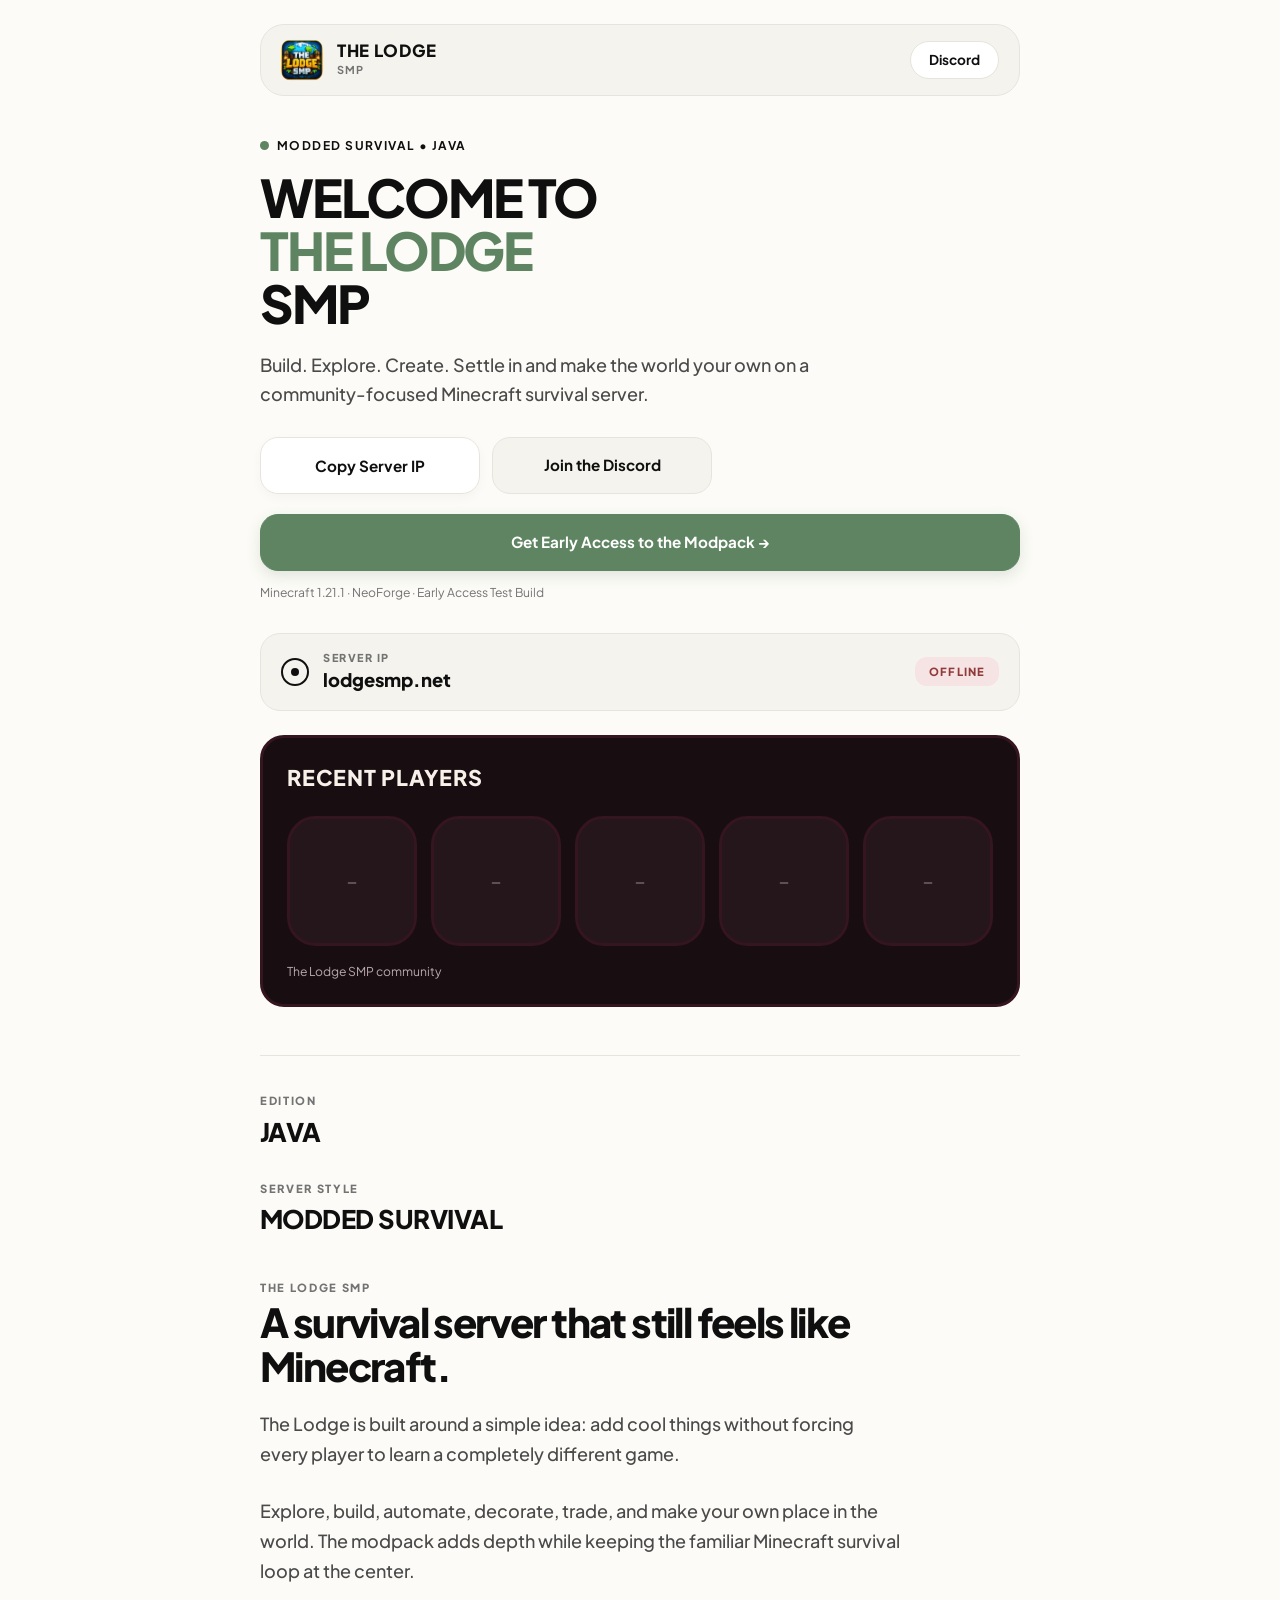
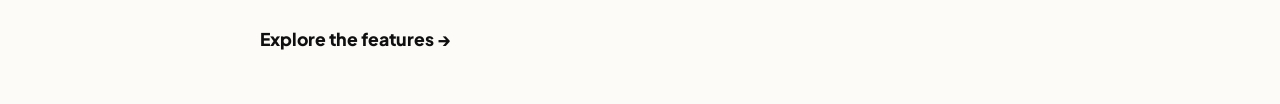
==== index.html @ cce00d3e "Update index.html" ====
<!DOCTYPE html>
<html lang="en">
<head>
  <meta charset="UTF-8">
  <meta name="viewport" content="width=device-width, initial-scale=1.0">
  <meta name="theme-color" content="#fcfbf7">

  <title>The Lodge SMP</title>
  <meta name="description" content="Build, explore, and create on The Lodge SMP, a cozy modded Minecraft survival community.">

  <link rel="icon" type="image/png" href="assets/gallery/logo.png">
  <link rel="apple-touch-icon" href="assets/gallery/logo.png">

  <link rel="preconnect" href="https://fonts.googleapis.com">
  <link rel="preconnect" href="https://fonts.gstatic.com" crossorigin>
  <link href="https://fonts.googleapis.com/css2?family=Plus+Jakarta+Sans:wght@400;500;600;700;800&display=swap" rel="stylesheet">

  <style>
    *, *::before, *::after {
      box-sizing: border-box;
      margin: 0;
      padding: 0;
    }

    :root {
      --bg-color: #fcfbf7;
      --card-bg: #f4f3ed;
      --text-dark: #0f0f0f;
      --text-muted: #4a4a4a;
      --text-subtle: #737373;
      --green-accent: #5e8461;
      --border-light: #e6e4dc;
      --font-family: 'Plus Jakarta Sans', -apple-system,
        BlinkMacSystemFont, "Segoe UI", Roboto, sans-serif;
    }

    html {
      scroll-behavior: smooth;
    }

    body {
      background-color: var(--bg-color);
      color: var(--text-dark);
      font-family: var(--font-family);
      line-height: 1.5;
      -webkit-font-smoothing: antialiased;
      padding: 24px 16px;
      overflow-x: hidden;
    }

    a, button {
      -webkit-tap-highlight-color: transparent;
    }

    a:focus-visible,
    button:focus-visible {
      outline: 3px solid var(--green-accent);
      outline-offset: 4px;
    }

    .site-container {
      max-width: 760px;
      margin: 0 auto;
    }

    /* HEADER */

    header {
      background-color: var(--card-bg);
      border-radius: 24px;
      padding: 14px 20px;
      display: flex;
      align-items: center;
      justify-content: space-between;
      border: 1px solid var(--border-light);
      margin-bottom: 36px;
      animation: lodgeFadeDown 650ms ease-out both;
    }

    .brand {
      display: flex;
      align-items: center;
      gap: 14px;
    }

    .brand-icon {
      width: 42px;
      height: 42px;
      border-radius: 10px;
      overflow: hidden;
      flex-shrink: 0;
    }

    .brand-icon img {
      width: 100%;
      height: 100%;
      object-fit: cover;
      transition: transform 300ms ease;
    }

    .brand-icon:hover img {
      transform: scale(1.09);
    }

    .brand-titles {
      display: flex;
      flex-direction: column;
    }

    .brand-title {
      font-weight: 800;
      font-size: 1.05rem;
      letter-spacing: 0.04em;
      text-transform: uppercase;
      line-height: 1.1;
    }

    .brand-subtitle {
      font-weight: 700;
      font-size: 0.68rem;
      letter-spacing: 0.1em;
      color: var(--text-subtle);
      text-transform: uppercase;
      margin-top: 2px;
    }

    .btn-discord-pill {
      background-color: #fff;
      color: var(--text-dark);
      border: 1px solid var(--border-light);
      font-family: var(--font-family);
      font-weight: 700;
      font-size: 0.85rem;
      padding: 8px 18px;
      border-radius: 30px;
      text-decoration: none;
      transition: transform 220ms ease,
                  box-shadow 220ms ease,
                  background-color 220ms ease;
    }

    .btn-discord-pill:hover {
      background-color: #fff;
      transform: translateY(-2px);
      box-shadow: 0 6px 16px rgba(0, 0, 0, 0.06);
    }

    /* HERO */

    .hero {
      margin-bottom: 32px;
      animation: lodgeFadeUp 750ms 100ms ease-out both;
    }

    .status-badge {
      display: inline-flex;
      align-items: center;
      gap: 8px;
      font-size: 0.75rem;
      font-weight: 700;
      letter-spacing: 0.12em;
      text-transform: uppercase;
      color: var(--text-dark);
      margin-bottom: 16px;
    }

    .status-dot {
      width: 9px;
      height: 9px;
      background-color: var(--green-accent);
      border-radius: 50%;
      flex-shrink: 0;
      animation: lodgePulse 2.8s ease-in-out infinite;
    }

    .main-heading {
      font-weight: 800;
      font-size: 3.25rem;
      line-height: 1.02;
      letter-spacing: -0.04em;
      text-transform: uppercase;
      color: var(--text-dark);
      margin-bottom: 20px;
    }

    .main-heading span.accent {
      color: var(--green-accent);
      display: block;
      transition: color 250ms ease;
    }

    .main-heading span.accent:hover {
      color: #456c49;
    }

    .hero-description {
      font-size: 1.125rem;
      font-weight: 500;
      color: var(--text-muted);
      max-width: 640px;
      line-height: 1.65;
      margin-bottom: 28px;
    }

    .hero-actions {
      display: flex;
      flex-wrap: wrap;
      gap: 12px;
      margin-bottom: 20px;
    }

    .btn-action {
      font-family: var(--font-family);
      font-weight: 700;
      font-size: 0.95rem;
      padding: 16px 24px;
      border-radius: 18px;
      text-decoration: none;
      display: inline-flex;
      align-items: center;
      justify-content: center;
      cursor: pointer;
      transition: transform 220ms ease,
                  box-shadow 220ms ease,
                  background-color 220ms ease,
                  border-color 220ms ease;
      flex: 1;
      max-width: 220px;
      text-align: center;
    }

    .btn-copy {
      background-color: #fff;
      color: var(--text-dark);
      border: 1px solid var(--border-light);
      box-shadow: 0 4px 12px rgba(0, 0, 0, 0.03);
    }

    .btn-discord {
      background-color: var(--card-bg);
      color: var(--text-dark);
      border: 1px solid var(--border-light);
    }

    .btn-action:hover {
      transform: translateY(-3px);
      box-shadow: 0 8px 20px rgba(25, 35, 25, 0.09);
    }

    .btn-action:active,
    .btn-discord-pill:active {
      transform: translateY(0) scale(0.98);
    }

    .btn-early-access {
      background-color: var(--green-accent);
      color: #fff;
      border: 1px solid var(--green-accent);
      box-shadow: 0 5px 14px rgba(94, 132, 97, 0.18);
    }

    .btn-early-access:hover {
      background-color: #4d7151;
      border-color: #4d7151;
    }

    .early-access-note {
      font-size: 0.76rem;
      color: var(--text-subtle);
      margin-top: -8px;
      margin-bottom: 32px;
    }

    /* SERVER STATUS */

    .server-status-card {
      background-color: var(--card-bg);
      border-radius: 20px;
      padding: 16px 20px;
      display: flex;
      align-items: center;
      justify-content: space-between;
      border: 1px solid var(--border-light);
      margin-bottom: 24px;
      transition: transform 250ms ease,
                  box-shadow 250ms ease;
      animation: lodgeFadeUp 750ms 220ms ease-out both;
    }

    .server-status-card:hover {
      transform: translateY(-2px);
      box-shadow: 0 8px 22px rgba(0, 0, 0, 0.035);
    }

    .ip-info {
      display: flex;
      align-items: center;
      gap: 14px;
    }

    .ip-icon {
      width: 28px;
      height: 28px;
      border-radius: 50%;
      border: 2px solid var(--text-dark);
      display: flex;
      align-items: center;
      justify-content: center;
    }

    .ip-icon-inner {
      width: 8px;
      height: 8px;
      background-color: var(--text-dark);
      border-radius: 50%;
    }

    .ip-details {
      display: flex;
      flex-direction: column;
    }

    .ip-label {
      font-size: 0.68rem;
      font-weight: 800;
      letter-spacing: 0.14em;
      color: var(--text-subtle);
      text-transform: uppercase;
    }

    .ip-address {
      font-weight: 800;
      font-size: 1.15rem;
      color: var(--text-dark);
    }

    .badge-offline {
      background-color: #f6e3e3;
      color: #923a3a;
      font-size: 0.7rem;
      font-weight: 800;
      letter-spacing: 0.1em;
      padding: 6px 14px;
      border-radius: 12px;
      text-transform: uppercase;
    }

    /* RECENT PLAYERS */

    .recent-players {
      background-color: #180d10;
      border: 3px solid #35151f;
      border-radius: 24px;
      padding: 24px;
      margin-bottom: 48px;
      color: #f7f1e9;
      animation: lodgeFadeUp 750ms 320ms ease-out both;
      transition: box-shadow 250ms ease,
                  transform 250ms ease;
    }

    .recent-players:hover {
      box-shadow: 0 12px 28px rgba(24, 13, 16, 0.09);
    }

    .recent-players h2 {
      font-size: 1.35rem;
      font-weight: 800;
      letter-spacing: 0.035em;
      margin-bottom: 22px;
      text-transform: uppercase;
    }

    .player-list {
      display: grid;
      grid-template-columns: repeat(5, minmax(0, 1fr));
      gap: 14px;
    }

    .player-skin {
      aspect-ratio: 1;
      min-width: 0;
      border-radius: 22%;
      overflow: hidden;
      border: 3px solid #35151f;
      background-color: #24161b;
      display: flex;
      align-items: center;
      justify-content: center;
      transition: transform 250ms ease,
                  border-color 250ms ease,
                  box-shadow 250ms ease;
    }

    .player-skin img {
      display: block;
      width: 100%;
      height: 100%;
      object-fit: cover;
      image-rendering: pixelated;
      transition: transform 250ms ease;
    }

    .player-skin:hover {
      transform: translateY(-4px) scale(1.035);
      border-color: #789778;
      box-shadow: 0 8px 18px rgba(0, 0, 0, 0.2);
    }

    .player-skin:hover img {
      transform: scale(1.04);
    }

    .player-placeholder {
      color: #b9a9ae;
      font-size: 0.7rem;
      text-align: center;
      padding: 5px;
    }

    .player-note {
      color: #b9a9ae;
      font-size: 0.76rem;
      margin-top: 16px;
    }

    /* CONTENT SECTIONS */

    .details-section {
      border-top: 1px solid var(--border-light);
      padding-top: 36px;
    }

    .detail-group {
      margin-bottom: 28px;
    }

    .section-label {
      font-size: 0.7rem;
      font-weight: 800;
      letter-spacing: 0.15em;
      color: var(--text-subtle);
      text-transform: uppercase;
      margin-bottom: 4px;
    }

    .detail-heading {
      font-weight: 800;
      font-size: 1.6rem;
      text-transform: uppercase;
      letter-spacing: -0.02em;
    }

    .section-title-large {
      font-weight: 800;
      font-size: 2.5rem;
      line-height: 1.12;
      letter-spacing: -0.04em;
      margin-bottom: 20px;
    }

    .link-explore {
      display: inline-flex;
      align-items: center;
      gap: 6px;
      font-weight: 800;
      font-size: 1.1rem;
      color: var(--text-dark);
      text-decoration: none;
      margin-top: 12px;
      transition: gap 220ms ease,
                  color 220ms ease;
    }

    .link-explore:hover {
      gap: 12px;
      color: var(--green-accent);
    }

    /* SCROLL REVEALS */

    .reveal-on-scroll {
      opacity: 0;
      transform: translateY(18px);
      transition: opacity 650ms ease,
                  transform 650ms ease;
    }

    .reveal-on-scroll.is-visible {
      opacity: 1;
      transform: translateY(0);
    }

    /* ANIMATIONS */

    @keyframes lodgeFadeUp {
      from {
        opacity: 0;
        transform: translateY(16px);
      }

      to {
        opacity: 1;
        transform: translateY(0);
      }
    }

    @keyframes lodgeFadeDown {
      from {
        opacity: 0;
        transform: translateY(-10px);
      }

      to {
        opacity: 1;
        transform: translateY(0);
      }
    }

    @keyframes lodgePulse {
      0%, 100% {
        box-shadow: 0 0 0 0 rgba(94, 132, 97, 0);
      }

      50% {
        box-shadow: 0 0 0 5px rgba(94, 132, 97, 0.13);
      }
    }

    /* MOBILE */

    @media (max-width: 600px) {
      body {
        padding: 16px 12px;
      }

      header {
        border-radius: 20px;
        padding: 12px 14px;
        margin-bottom: 30px;
      }

      .brand {
        gap: 10px;
      }

      .brand-icon {
        width: 38px;
        height: 38px;
      }

      .btn-discord-pill {
        padding: 8px 14px;
      }

      .main-heading {
        font-size: 2.35rem;
      }

      .hero-description {
        font-size: 1rem;
      }

      .hero-actions {
        flex-direction: column;
      }

      .btn-action {
        max-width: 100%;
        width: 100%;
      }

      .server-status-card {
        gap: 12px;
        padding: 14px;
      }

      .ip-info {
        gap: 10px;
      }

      .ip-address {
        font-size: 1rem;
      }

      .badge-offline {
        padding: 6px 10px;
        font-size: 0.65rem;
      }

      .recent-players {
        padding: 18px;
        border-radius: 21px;
      }

      .recent-players h2 {
        font-size: 1.1rem;
        margin-bottom: 18px;
      }

      .player-list {
        gap: 8px;
      }

      .player-skin {
        border-width: 2px;
        border-radius: 18%;
      }

      .section-title-large {
        font-size: 2rem;
      }

      .detail-heading {
        font-size: 1.4rem;
      }
    }

    /* ACCESSIBILITY */

    @media (prefers-reduced-motion: reduce) {
      html {
        scroll-behavior: auto;
      }

      *,
      *::before,
      *::after {
        animation-duration: 0.01ms !important;
        animation-iteration-count: 1 !important;
        transition-duration: 0.01ms !important;
      }

      .reveal-on-scroll {
        opacity: 1;
        transform: none;
      }
    }
  </style>
</head>

<body>
  <div class="site-container">

    <header>
      <div class="brand">
        <div class="brand-icon">
          <img src="assets/gallery/logo.png" alt="The Lodge SMP Logo">
        </div>

        <div class="brand-titles">
          <div class="brand-title">The Lodge</div>
          <div class="brand-subtitle">SMP</div>
        </div>
      </div>

      <a href="https://discord.gg/4DtjrRRU2F"
         target="_blank"
         rel="noopener noreferrer"
         class="btn-discord-pill">
        Discord
      </a>
    </header>

    <section class="hero">
      <div class="status-badge">
        <span class="status-dot"></span>
        Modded Survival • Java
      </div>

      <h1 class="main-heading">
        Welcome to<br>
        <span class="accent">The Lodge</span>
        SMP
      </h1>

      <p class="hero-description">
        Build. Explore. Create. Settle in and make the world your own
        on a community-focused Minecraft survival server.
      </p>

      <div class="hero-actions">
        <button class="btn-action btn-copy" id="copy-ip" type="button">
          Copy Server IP
        </button>

        <a href="https://discord.gg/4DtjrRRU2F"
           target="_blank"
           rel="noopener noreferrer"
           class="btn-action btn-discord">
          Join the Discord
        </a>
      </div>

      <div class="hero-actions">
        <a href="/download/"
           class="btn-action btn-early-access"
           style="max-width:100%;width:100%;">
          Get Early Access to the Modpack &rarr;
        </a>
      </div>

      <p class="early-access-note">
        Minecraft 1.21.1 · NeoForge · Early Access Test Build
      </p>
    </section>

    <div class="server-status-card">
      <div class="ip-info">
        <div class="ip-icon">
          <div class="ip-icon-inner"></div>
        </div>

        <div class="ip-details">
          <span class="ip-label">Server IP</span>
          <span class="ip-address">lodgesmp.net</span>
        </div>
      </div>

      <span class="badge-offline">Offline</span>
    </div>

    <!-- RECENT PLAYERS -->

    <section class="recent-players">
      <h2>Recent Players</h2>

      <div class="player-list" id="player-list">
        <div class="player-skin">
          <span class="player-placeholder">—</span>
        </div>
        <div class="player-skin">
          <span class="player-placeholder">—</span>
        </div>
        <div class="player-skin">
          <span class="player-placeholder">—</span>
        </div>
        <div class="player-skin">
          <span class="player-placeholder">—</span>
        </div>
        <div class="player-skin">
          <span class="player-placeholder">—</span>
        </div>
      </div>

      <p class="player-note" id="player-note">
        The Lodge SMP community
      </p>
    </section>

    <!-- SERVER DETAILS -->

    <section class="details-section">

      <div class="detail-group">
        <div class="section-label">Edition</div>
        <div class="detail-heading">Java</div>
      </div>

      <div class="detail-group">
        <div class="section-label">Server Style</div>
        <div class="detail-heading">Modded Survival</div>
      </div>

      <div class="detail-group" style="margin-top:40px;">
        <div class="section-label">The Lodge SMP</div>

        <h2 class="section-title-large">
          A survival server that still feels like Minecraft.
        </h2>

        <p class="hero-description">
          The Lodge is built around a simple idea: add cool things
          without forcing every player to learn a completely different game.
        </p>

        <p class="hero-description">
          Explore, build, automate, decorate, trade, and make your own
          place in the world. The modpack adds depth while keeping the
          familiar Minecraft survival loop at the center.
        </p>

        <a href="/mods/" class="link-explore">
          Explore the features &rarr;
        </a>
      </div>

    </section>

  </div>

  <script>
    // Copy the server IP.
    document.getElementById("copy-ip").addEventListener("click", async () => {
      try {
        await navigator.clipboard.writeText("lodgesmp.net");

        const button = document.getElementById("copy-ip");
        const originalText = button.textContent;

        button.textContent = "IP Copied!";

        setTimeout(() => {
          button.textContent = originalText;
        }, 1800);

      } catch {
        prompt("Copy the server IP:", "lodgesmp.net");
      }
    });

    // Reveal the lower content as visitors scroll.
    const revealElements = document.querySelectorAll(
      ".details-section .detail-group"
    );

    if ("IntersectionObserver" in window) {
      const revealObserver = new IntersectionObserver((entries, observer) => {
        entries.forEach(entry => {
          if (entry.isIntersecting) {
            entry.target.classList.add("is-visible");
            observer.unobserve(entry.target);
          }
        });
      }, {
        threshold: 0.12
      });

      revealElements.forEach(element => {
        element.classList.add("reveal-on-scroll");
        revealObserver.observe(element);
      });
    } else {
      revealElements.forEach(element => {
        element.classList.add("is-visible");
      });
    }

    /*
      RECENT PLAYERS INTEGRATION

      This section is ready to receive real server join history.

      The /recent-players.json file must eventually contain data
      in this format:

      {
        "players": [
          { "uuid": "a-valid-minecraft-player-uuid" }
        ]
      }

      The server must generate this data. GitHub Pages cannot
      read your Pixly server logs directly.
    */

    async function loadRecentPlayers() {
      const list = document.getElementById("player-list");
      const note = document.getElementById("player-note");

      try {
        const response = await fetch("/recent-players.json", {
          cache: "no-store"
        });

        if (!response.ok) {
          throw new Error("Recent player data unavailable.");
        }

        const data = await response.json();

        const players = Array.isArray(data.players)
          ? data.players
              .filter(player =>
                player &&
                typeof player.uuid === "string" &&
                /^[a-fA-F0-9-]{32,36}$/.test(player.uuid)
              )
              .slice(0, 5)
          : [];

        if (players.length === 0) {
          throw new Error("No recent player records.");
        }

        list.replaceChildren();

        players.forEach(player => {
          const card = document.createElement("div");
          card.className = "player-skin";

          const img = document.createElement("img");
          img.alt = "";
          img.loading = "lazy";
          img.decoding = "async";
          img.src =
            "https://crafatar.com/avatars/" +
            encodeURIComponent(player.uuid) +
            "?size=128&overlay";

          img.onerror = () => {
            img.remove();
          };

          card.appendChild(img);
          list.appendChild(card);
        });

        while (list.children.length < 5) {
          const placeholder = document.createElement("div");
          placeholder.className = "player-skin";
          list.appendChild(placeholder);
        }

        note.textContent = "The Lodge SMP community";

      } catch (error) {
        // Leave the clean placeholders until real data is available.
        note.textContent = "The Lodge SMP community";
      }
    }

    loadRecentPlayers();
  </script>
</body>
</html>
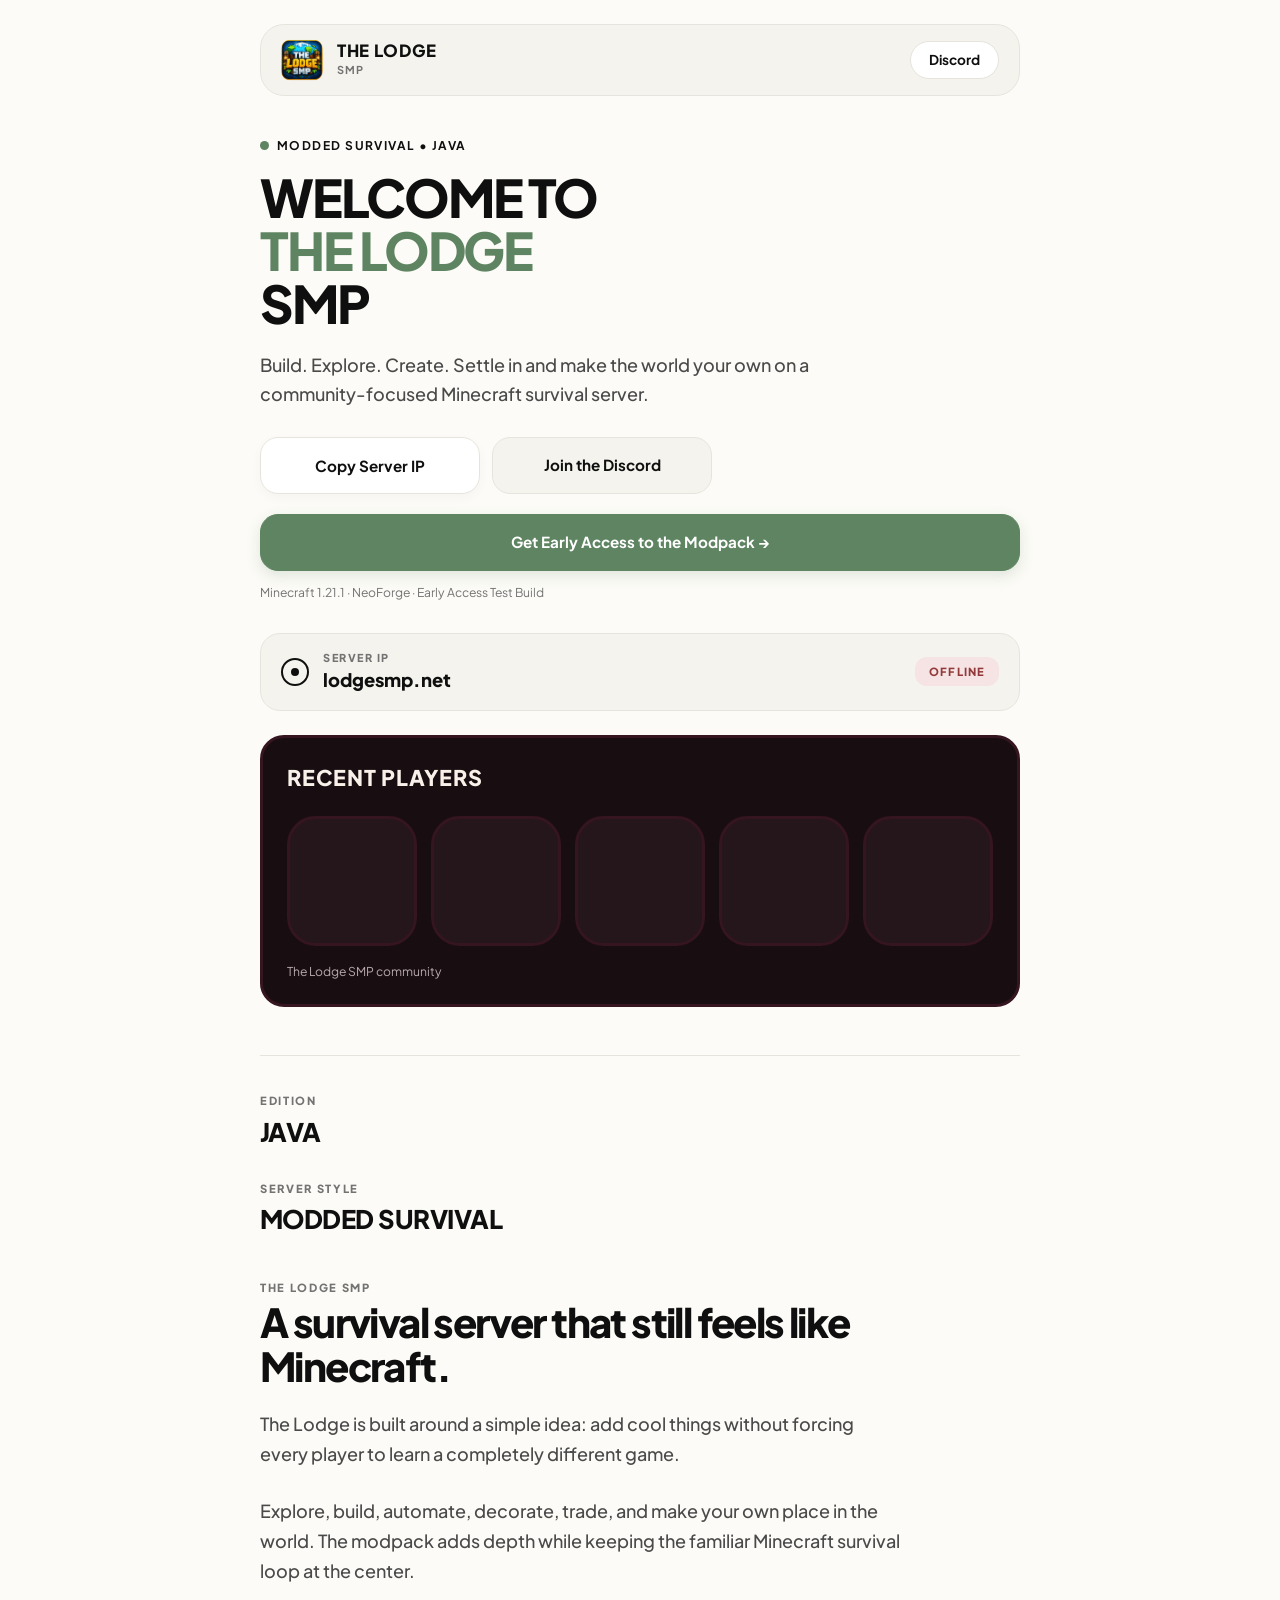
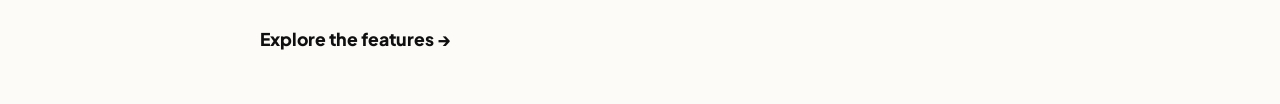
==== commit 6a50ca16: "Update index.html" ====
--- a/index.html
+++ b/index.html
@@ -894,10 +894,12 @@
           img.alt = "";
           img.loading = "lazy";
           img.decoding = "async";
-          img.src =
-            "https://crafatar.com/avatars/" +
-            encodeURIComponent(player.uuid) +
-            "?size=128&overlay";
+          
+img.src =
+  "https://mc-heads.net/avatar/" +
+  encodeURIComponent(player.uuid) +
+  "/128";
+
 
           img.onerror = () => {
             img.remove();
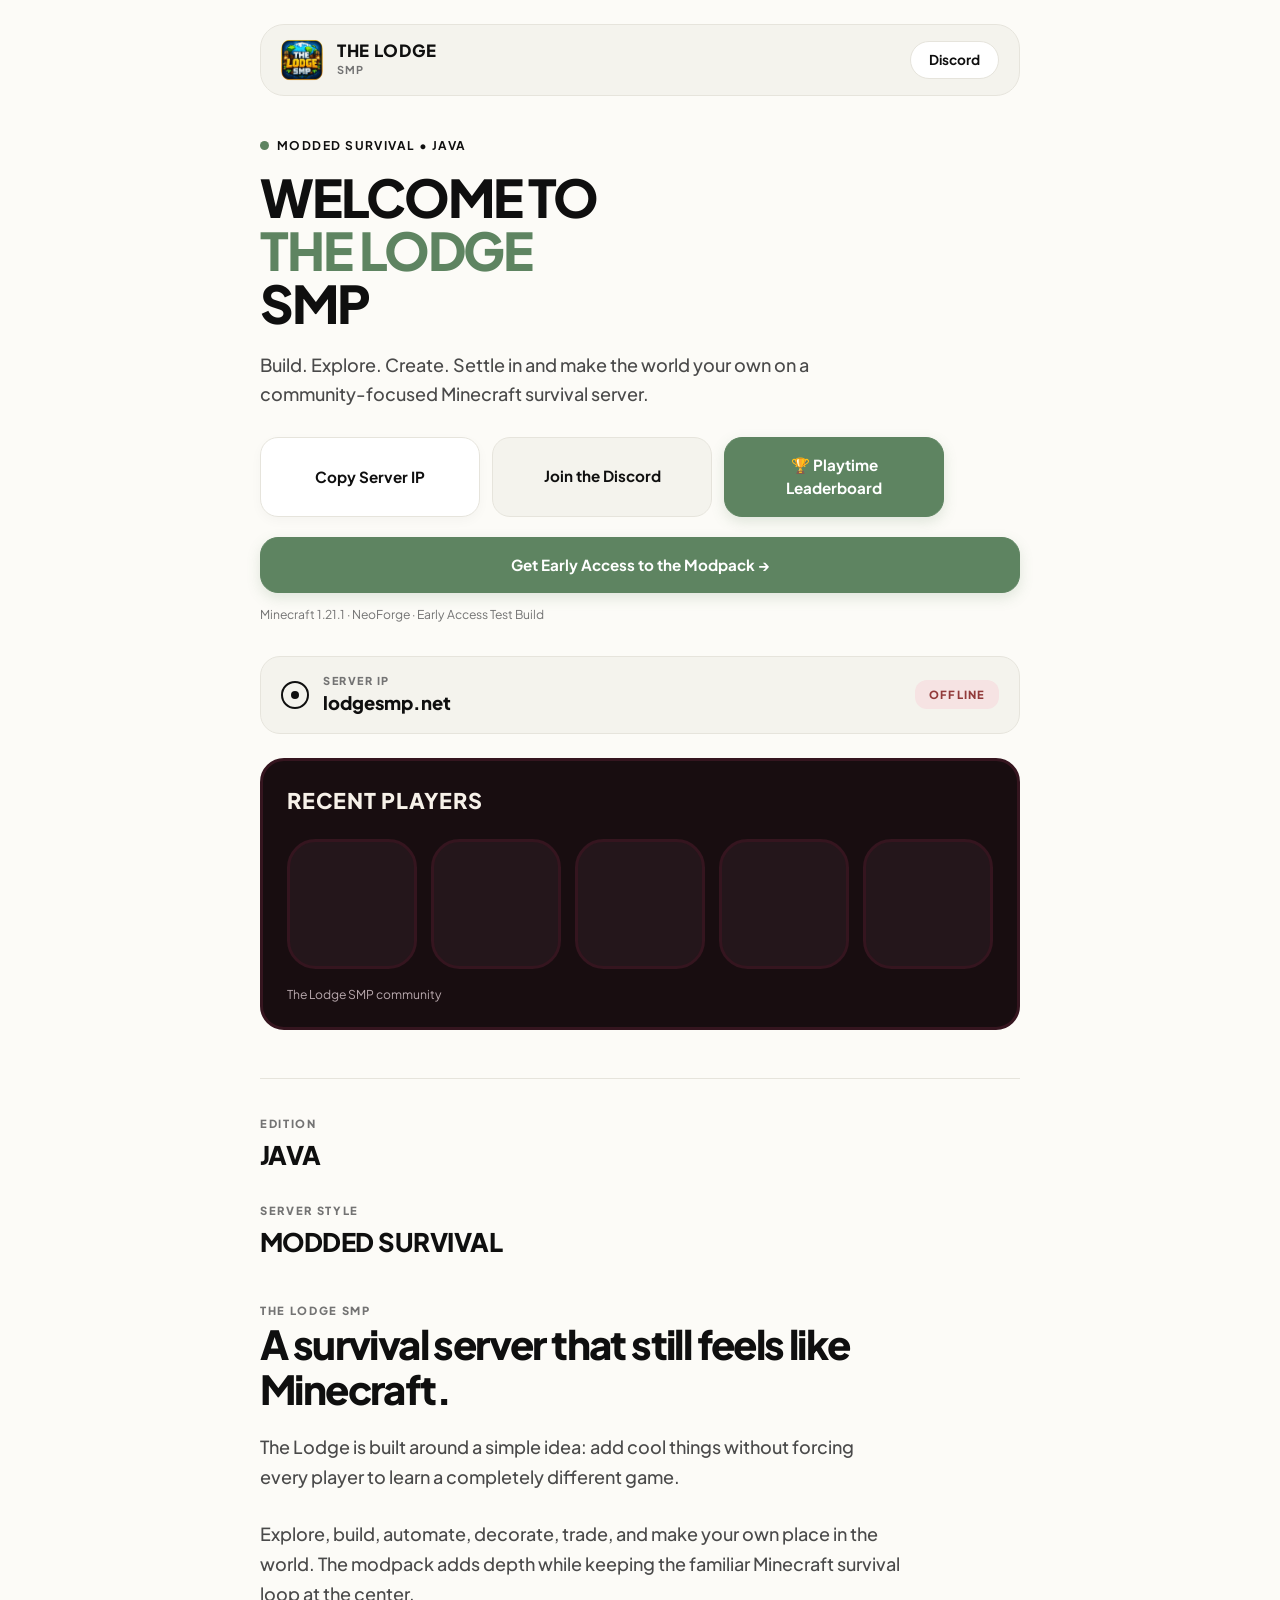
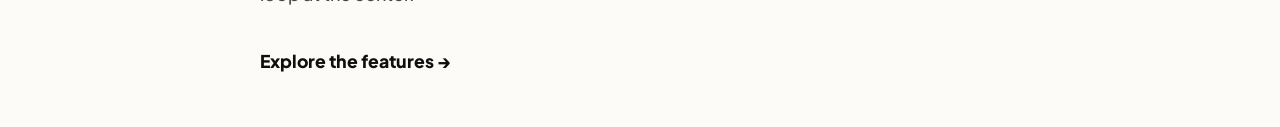
==== commit 33cd29d4: "Update index.html" ====
--- a/index.html
+++ b/index.html
@@ -243,6 +243,20 @@
       border: 1px solid var(--border-light);
     }
 
+    /* PLAYTIME LEADERBOARD BUTTON */
+
+    .btn-leaderboard {
+      background-color: var(--green-accent);
+      color: #fff;
+      border: 1px solid var(--green-accent);
+      box-shadow: 0 5px 14px rgba(94, 132, 97, 0.18);
+    }
+
+    .btn-leaderboard:hover {
+      background-color: #4d7151;
+      border-color: #4d7151;
+    }
+
     .btn-action:hover {
       transform: translateY(-3px);
       box-shadow: 0 8px 20px rgba(25, 35, 25, 0.09);
@@ -690,6 +704,11 @@
            rel="noopener noreferrer"
            class="btn-action btn-discord">
           Join the Discord
+        </a>
+
+        <a href="/playtime/"
+           class="btn-action btn-leaderboard">
+          🏆 Playtime Leaderboard
         </a>
       </div>
 
@@ -840,19 +859,17 @@
     /*
       RECENT PLAYERS INTEGRATION
 
-      This section is ready to receive real server join history.
-
-      The /recent-players.json file must eventually contain data
-      in this format:
-
+      This section expects a /recent-players.json file
+      generated from your Minecraft server data.
+
+      Example format:
       {
         "players": [
-          { "uuid": "a-valid-minecraft-player-uuid" }
+          { "uuid": "player-uuid-here" }
         ]
       }
 
-      The server must generate this data. GitHub Pages cannot
-      read your Pixly server logs directly.
+      GitHub Pages cannot read Pixly server files directly.
     */
 
     async function loadRecentPlayers() {
@@ -891,15 +908,13 @@
           card.className = "player-skin";
 
           const img = document.createElement("img");
-          img.alt = "";
+          img.alt = "Minecraft player skin";
           img.loading = "lazy";
           img.decoding = "async";
-          
-img.src =
-  "https://mc-heads.net/avatar/" +
-  encodeURIComponent(player.uuid) +
-  "/128";
-
+          img.src =
+            "https://mc-heads.net/avatar/" +
+            encodeURIComponent(player.uuid) +
+            "/128";
 
           img.onerror = () => {
             img.remove();
@@ -918,7 +933,7 @@
         note.textContent = "The Lodge SMP community";
 
       } catch (error) {
-        // Leave the clean placeholders until real data is available.
+        // Keep the default placeholders until player data is available.
         note.textContent = "The Lodge SMP community";
       }
     }
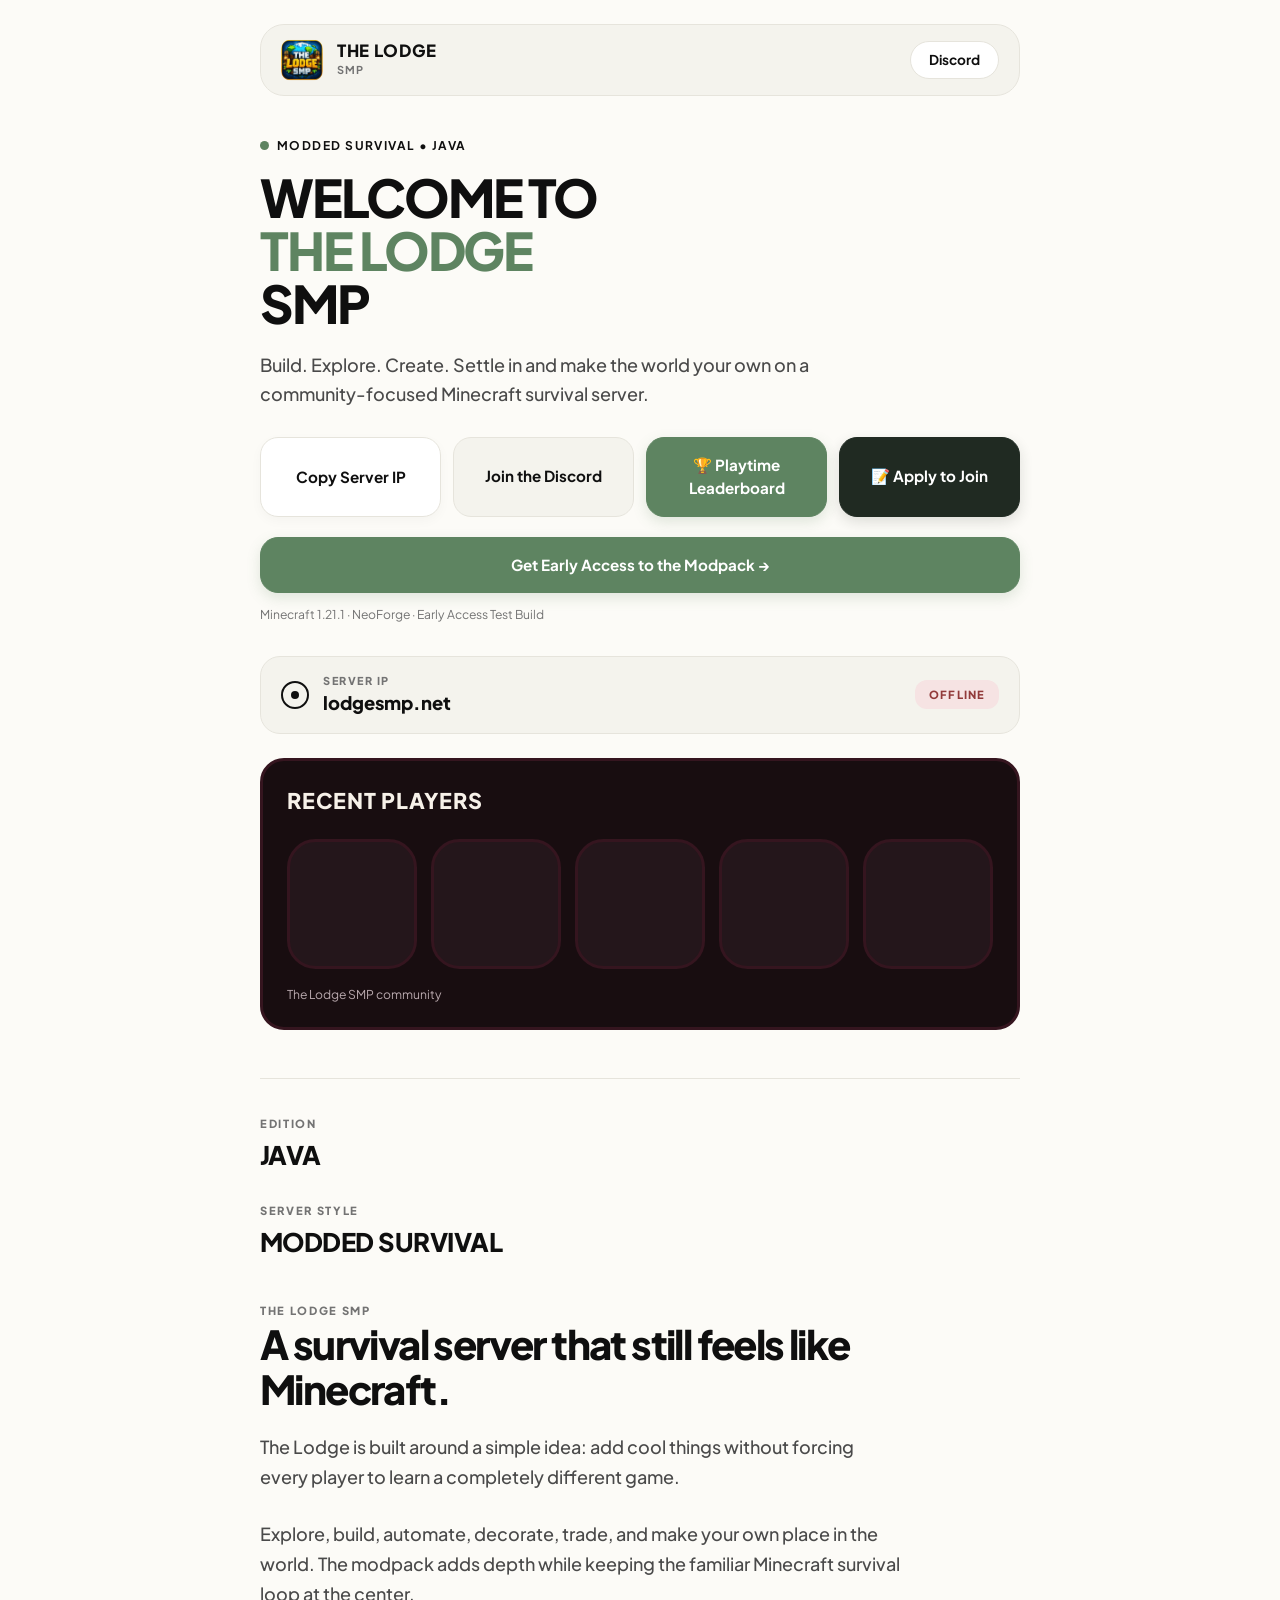
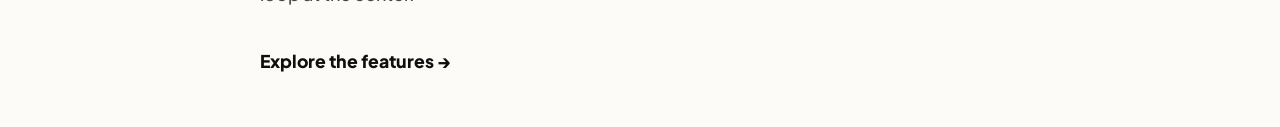
==== commit 87ea46f1: "Update index.html" ====
--- a/index.html
+++ b/index.html
@@ -1,4 +1,3 @@
-
 <!DOCTYPE html>
 <html lang="en">
 <head>
@@ -243,7 +242,7 @@
       border: 1px solid var(--border-light);
     }
 
-    /* PLAYTIME LEADERBOARD BUTTON */
+    /* PLAYTIME LEADERBOARD */
 
     .btn-leaderboard {
       background-color: var(--green-accent);
@@ -255,6 +254,20 @@
     .btn-leaderboard:hover {
       background-color: #4d7151;
       border-color: #4d7151;
+    }
+
+    /* APPLY BUTTON */
+
+    .btn-apply {
+      background-color: #202a22;
+      color: #fff;
+      border: 1px solid #202a22;
+      box-shadow: 0 5px 14px rgba(32, 42, 34, 0.14);
+    }
+
+    .btn-apply:hover {
+      background-color: #385840;
+      border-color: #385840;
     }
 
     .btn-action:hover {
@@ -709,6 +722,11 @@
         <a href="/playtime/"
            class="btn-action btn-leaderboard">
           🏆 Playtime Leaderboard
+        </a>
+
+        <a href="/apply/"
+           class="btn-action btn-apply">
+          📝 Apply to Join
         </a>
       </div>
 
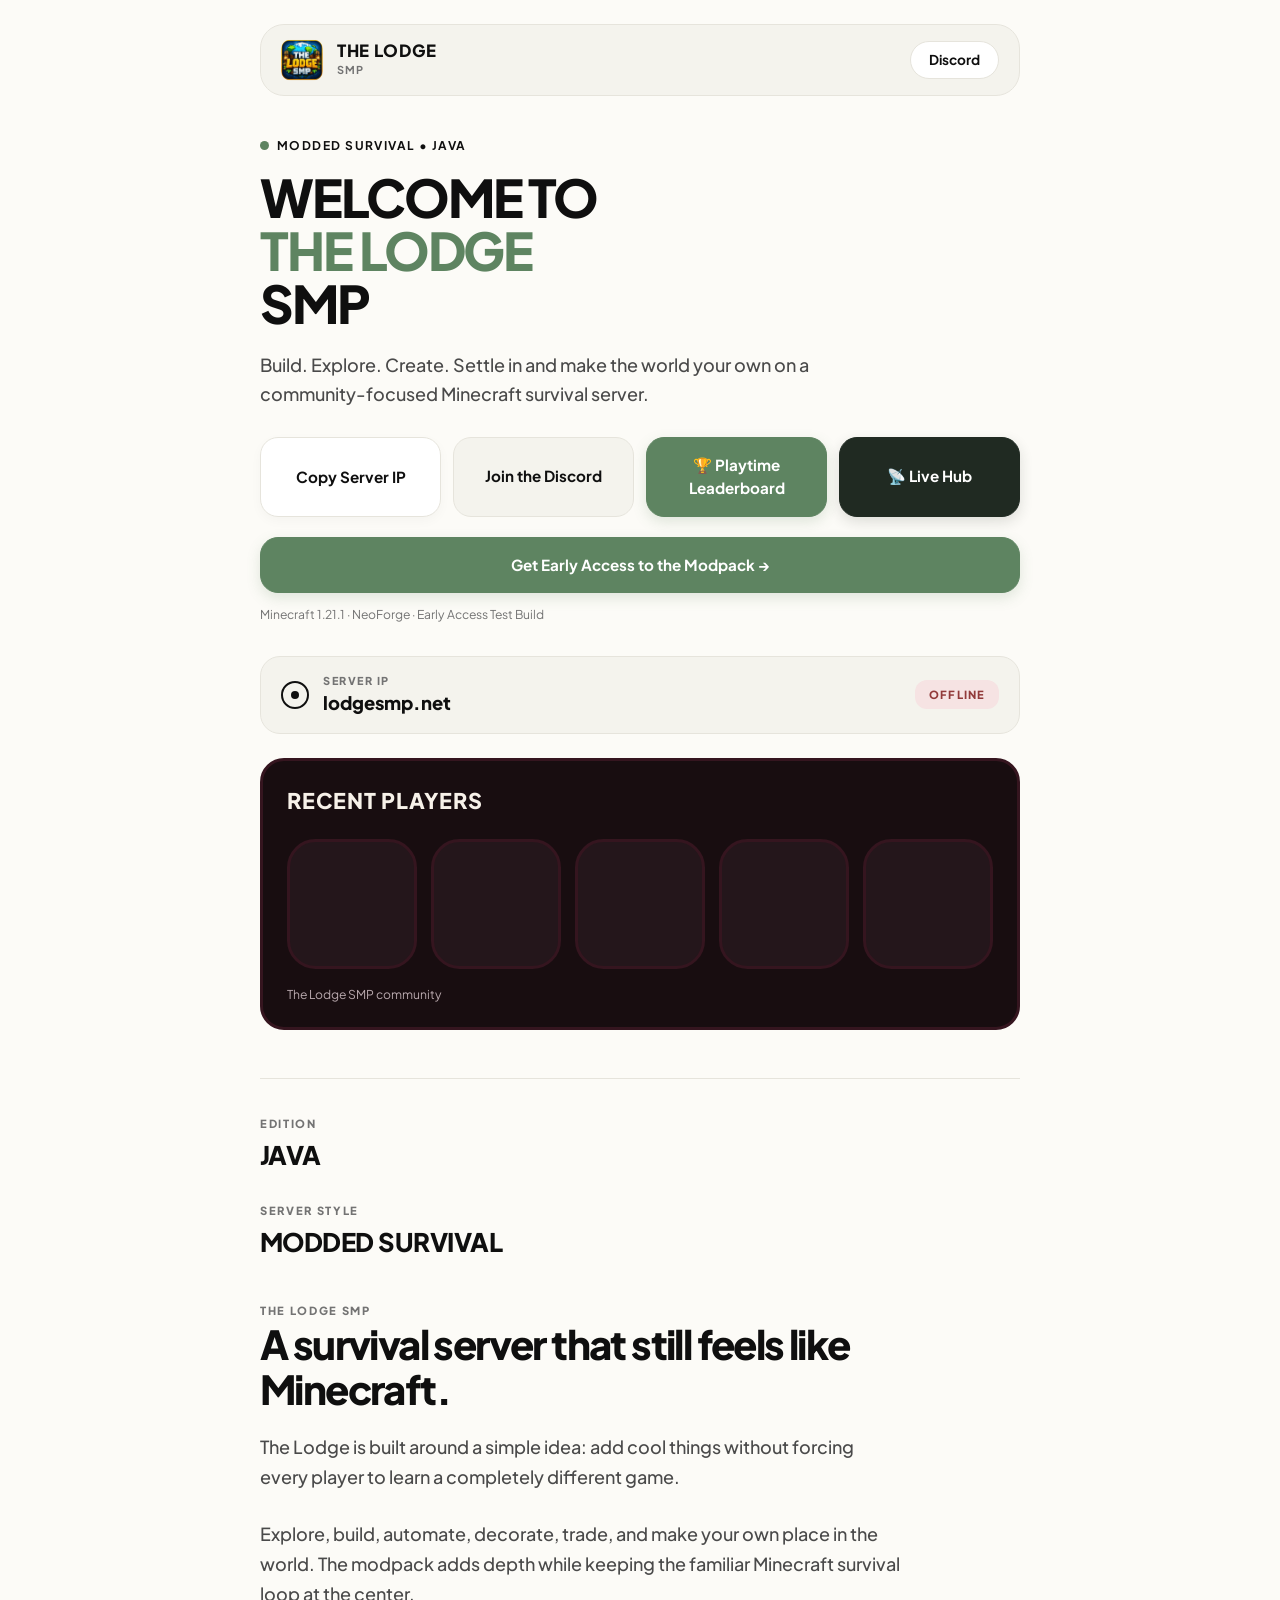
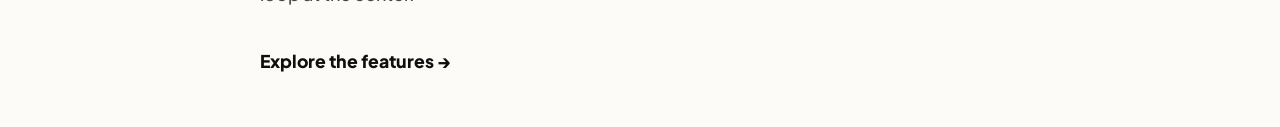
==== commit 111dcc22: "Update index.html" ====
--- a/index.html
+++ b/index.html
@@ -256,16 +256,16 @@
       border-color: #4d7151;
     }
 
-    /* APPLY BUTTON */
-
-    .btn-apply {
+    /* LIVE HUB */
+
+    .btn-live-hub {
       background-color: #202a22;
       color: #fff;
       border: 1px solid #202a22;
       box-shadow: 0 5px 14px rgba(32, 42, 34, 0.14);
     }
 
-    .btn-apply:hover {
+    .btn-live-hub:hover {
       background-color: #385840;
       border-color: #385840;
     }
@@ -724,9 +724,9 @@
           🏆 Playtime Leaderboard
         </a>
 
-        <a href="/apply/"
-           class="btn-action btn-apply">
-          📝 Apply to Join
+        <a href="https://live.lodgesmp.net"
+           class="btn-action btn-live-hub">
+          📡 Live Hub
         </a>
       </div>
 
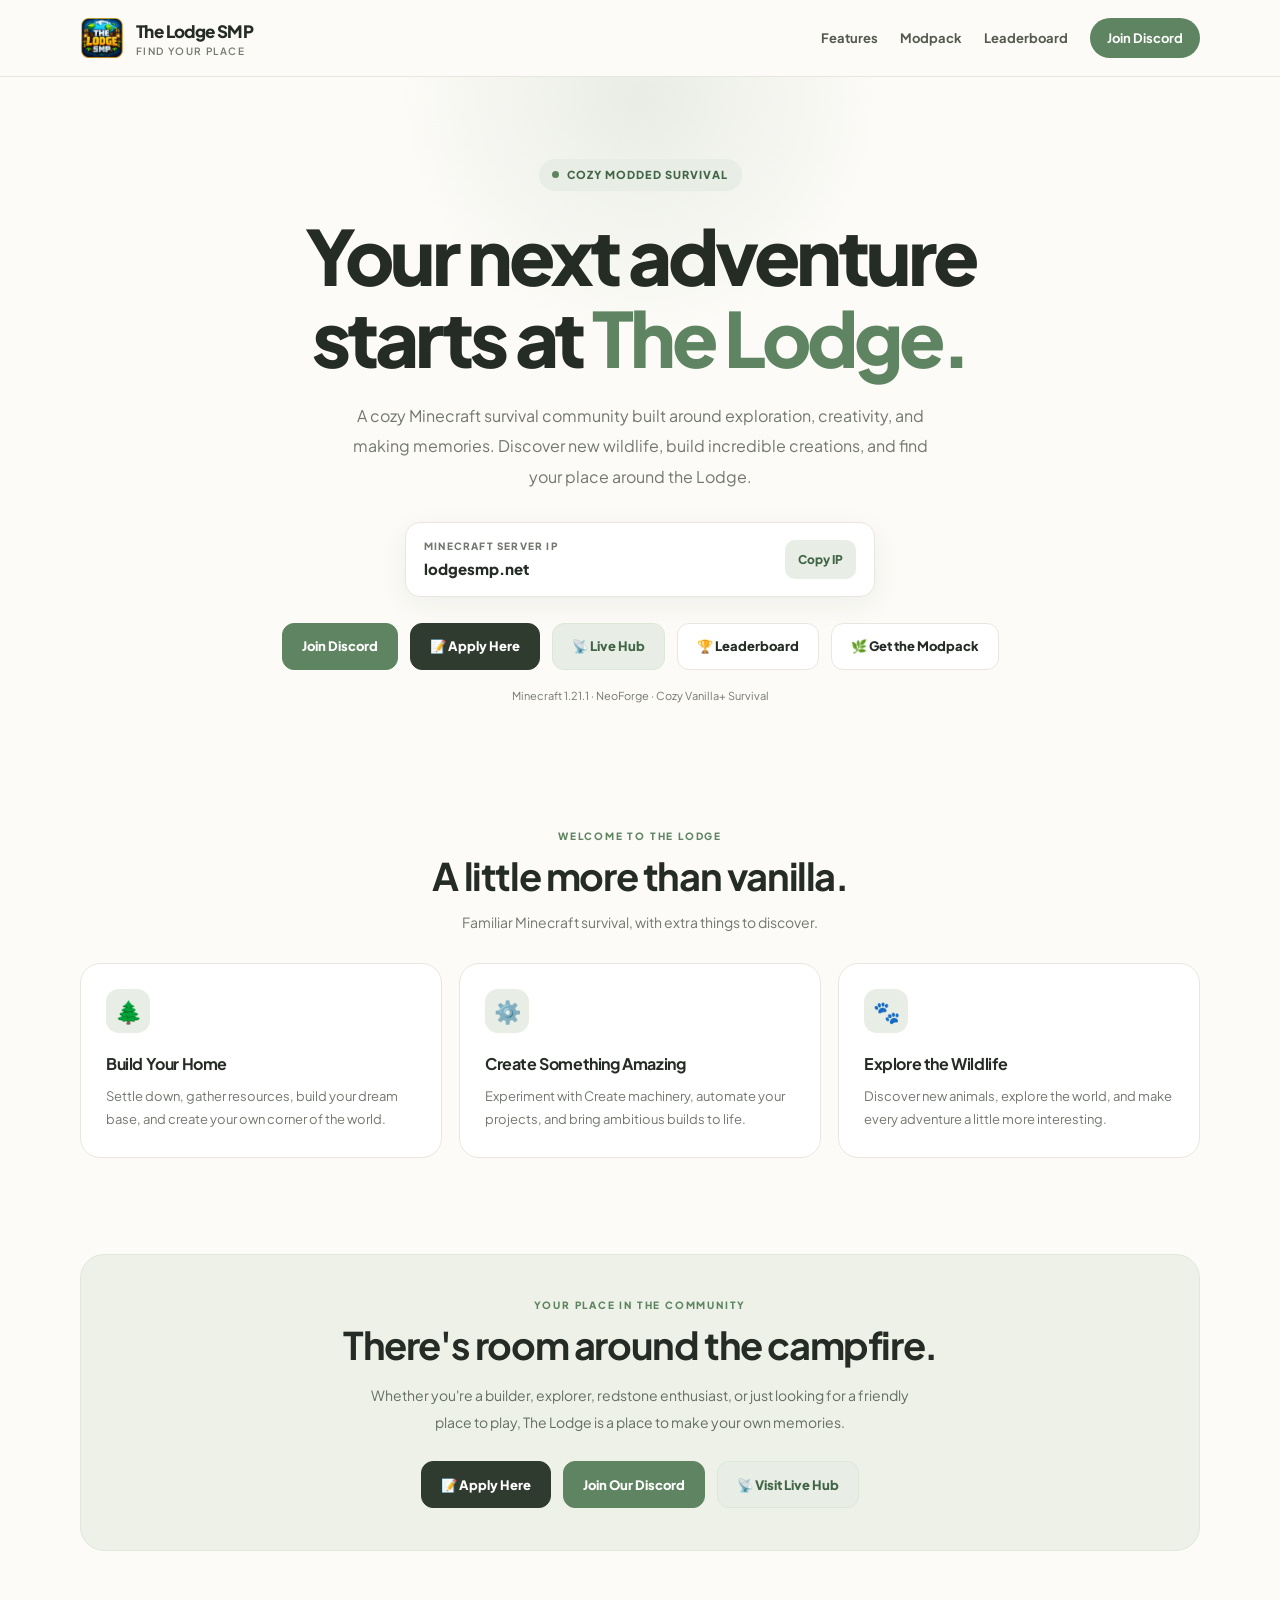
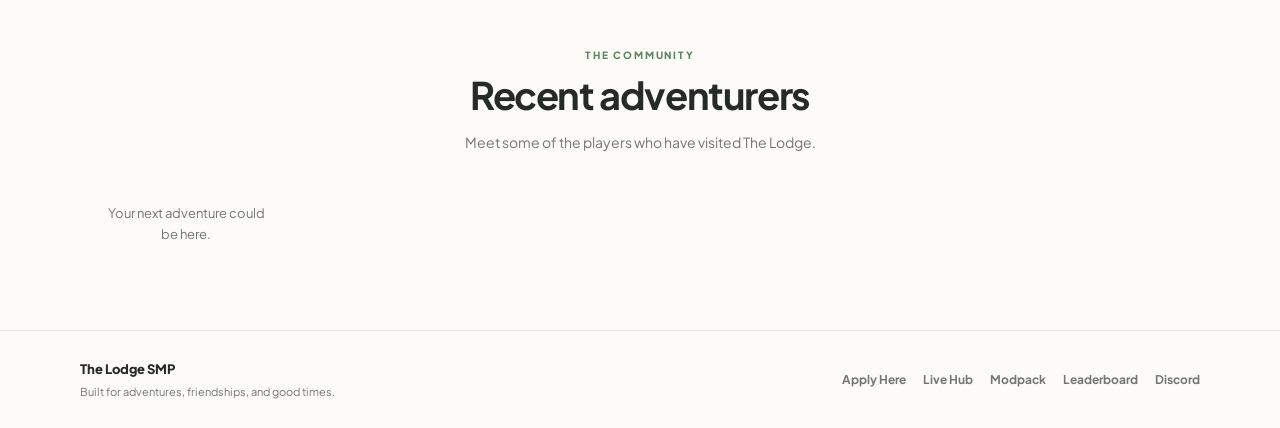
==== commit fc74c8b8: "Update index.html" ====
--- a/index.html
+++ b/index.html
@@ -1,3 +1,4 @@
+
 <!DOCTYPE html>
 <html lang="en">
 <head>
@@ -5,33 +6,33 @@
   <meta name="viewport" content="width=device-width, initial-scale=1.0">
   <meta name="theme-color" content="#fcfbf7">
 
-  <title>The Lodge SMP</title>
-  <meta name="description" content="Build, explore, and create on The Lodge SMP, a cozy modded Minecraft survival community.">
-
-  <link rel="icon" type="image/png" href="assets/gallery/logo.png">
-  <link rel="apple-touch-icon" href="assets/gallery/logo.png">
+  <title>The Lodge SMP | Cozy Minecraft Survival</title>
+  <meta name="description" content="Build, explore, and create on The Lodge SMP, a cozy modded Minecraft survival community. Join our community today!">
+
+  <link rel="icon" type="image/png" href="/assets/gallery/logo.png">
+  <link rel="apple-touch-icon" href="/assets/gallery/logo.png">
 
   <link rel="preconnect" href="https://fonts.googleapis.com">
   <link rel="preconnect" href="https://fonts.gstatic.com" crossorigin>
   <link href="https://fonts.googleapis.com/css2?family=Plus+Jakarta+Sans:wght@400;500;600;700;800&display=swap" rel="stylesheet">
 
   <style>
-    *, *::before, *::after {
+    :root {
+      --background: #fcfbf7;
+      --surface: #ffffff;
+      --surface-soft: #f4f3ed;
+      --text: #252b25;
+      --muted: #72786f;
+      --green: #5e8461;
+      --green-dark: #426547;
+      --green-light: #e8eee5;
+      --border: #e8e7df;
+      --radius: 20px;
+      --shadow: 0 8px 30px rgba(35, 49, 34, 0.06);
+    }
+
+    * {
       box-sizing: border-box;
-      margin: 0;
-      padding: 0;
-    }
-
-    :root {
-      --bg-color: #fcfbf7;
-      --card-bg: #f4f3ed;
-      --text-dark: #0f0f0f;
-      --text-muted: #4a4a4a;
-      --text-subtle: #737373;
-      --green-accent: #5e8461;
-      --border-light: #e6e4dc;
-      --font-family: 'Plus Jakarta Sans', -apple-system,
-        BlinkMacSystemFont, "Segoe UI", Roboto, sans-serif;
     }
 
     html {
@@ -39,924 +40,998 @@
     }
 
     body {
-      background-color: var(--bg-color);
-      color: var(--text-dark);
-      font-family: var(--font-family);
-      line-height: 1.5;
-      -webkit-font-smoothing: antialiased;
-      padding: 24px 16px;
-      overflow-x: hidden;
-    }
-
-    a, button {
-      -webkit-tap-highlight-color: transparent;
-    }
-
-    a:focus-visible,
-    button:focus-visible {
-      outline: 3px solid var(--green-accent);
-      outline-offset: 4px;
-    }
-
-    .site-container {
-      max-width: 760px;
+      margin: 0;
+      font-family: "Plus Jakarta Sans", sans-serif;
+      background: var(--background);
+      color: var(--text);
+      line-height: 1.6;
+    }
+
+    a {
+      color: inherit;
+      text-decoration: none;
+    }
+
+    button {
+      font: inherit;
+    }
+
+    .container {
+      width: min(1120px, calc(100% - 36px));
       margin: 0 auto;
     }
 
     /* HEADER */
 
-    header {
-      background-color: var(--card-bg);
-      border-radius: 24px;
-      padding: 14px 20px;
+    .site-header {
+      position: sticky;
+      top: 0;
+      z-index: 100;
+      background: rgba(252, 251, 247, 0.94);
+      backdrop-filter: blur(14px);
+      border-bottom: 1px solid var(--border);
+    }
+
+    .nav {
+      min-height: 76px;
       display: flex;
       align-items: center;
       justify-content: space-between;
-      border: 1px solid var(--border-light);
-      margin-bottom: 36px;
-      animation: lodgeFadeDown 650ms ease-out both;
+      gap: 18px;
     }
 
     .brand {
       display: flex;
       align-items: center;
-      gap: 14px;
-    }
-
-    .brand-icon {
-      width: 42px;
-      height: 42px;
-      border-radius: 10px;
+      gap: 12px;
+      font-weight: 800;
+      font-size: 17px;
+      letter-spacing: -0.6px;
+      flex-shrink: 0;
+    }
+
+    .brand img {
+      width: 44px;
+      height: 44px;
+      object-fit: contain;
+      border-radius: 12px;
+    }
+
+    .brand small {
+      display: block;
+      font-size: 10px;
+      color: var(--muted);
+      font-weight: 600;
+      letter-spacing: 1.4px;
+      text-transform: uppercase;
+      line-height: 1.3;
+    }
+
+    .nav-links {
+      display: flex;
+      align-items: center;
+      gap: 22px;
+      font-size: 13px;
+      font-weight: 700;
+    }
+
+    .nav-links > a:not(.btn-discord-pill) {
+      color: #53594f;
+      transition: color 0.2s;
+    }
+
+    .nav-links > a:not(.btn-discord-pill):hover {
+      color: var(--green);
+    }
+
+    .btn-discord-pill {
+      background: var(--green);
+      color: #fff;
+      border-radius: 999px;
+      padding: 10px 17px;
+      white-space: nowrap;
+      transition: background 0.2s, transform 0.2s;
+    }
+
+    .btn-discord-pill:hover {
+      background: var(--green-dark);
+      transform: translateY(-1px);
+    }
+
+    /* HERO */
+
+    .hero {
+      padding: 82px 0 64px;
+      text-align: center;
       overflow: hidden;
-      flex-shrink: 0;
-    }
-
-    .brand-icon img {
-      width: 100%;
-      height: 100%;
-      object-fit: cover;
-      transition: transform 300ms ease;
-    }
-
-    .brand-icon:hover img {
-      transform: scale(1.09);
-    }
-
-    .brand-titles {
-      display: flex;
-      flex-direction: column;
-    }
-
-    .brand-title {
-      font-weight: 800;
-      font-size: 1.05rem;
-      letter-spacing: 0.04em;
-      text-transform: uppercase;
-      line-height: 1.1;
-    }
-
-    .brand-subtitle {
-      font-weight: 700;
-      font-size: 0.68rem;
-      letter-spacing: 0.1em;
-      color: var(--text-subtle);
-      text-transform: uppercase;
-      margin-top: 2px;
-    }
-
-    .btn-discord-pill {
-      background-color: #fff;
-      color: var(--text-dark);
-      border: 1px solid var(--border-light);
-      font-family: var(--font-family);
-      font-weight: 700;
-      font-size: 0.85rem;
-      padding: 8px 18px;
-      border-radius: 30px;
-      text-decoration: none;
-      transition: transform 220ms ease,
-                  box-shadow 220ms ease,
-                  background-color 220ms ease;
-    }
-
-    .btn-discord-pill:hover {
-      background-color: #fff;
-      transform: translateY(-2px);
-      box-shadow: 0 6px 16px rgba(0, 0, 0, 0.06);
-    }
-
-    /* HERO */
-
-    .hero {
-      margin-bottom: 32px;
-      animation: lodgeFadeUp 750ms 100ms ease-out both;
-    }
-
-    .status-badge {
+      position: relative;
+    }
+
+    .hero::before {
+      content: "";
+      position: absolute;
+      width: 480px;
+      height: 480px;
+      top: -220px;
+      left: 50%;
+      transform: translateX(-50%);
+      background: radial-gradient(
+        circle,
+        rgba(94, 132, 97, 0.12),
+        transparent 70%
+      );
+      pointer-events: none;
+    }
+
+    .hero-content {
+      max-width: 800px;
+      margin: 0 auto;
+      position: relative;
+    }
+
+    .eyebrow {
       display: inline-flex;
       align-items: center;
       gap: 8px;
-      font-size: 0.75rem;
-      font-weight: 700;
-      letter-spacing: 0.12em;
+      padding: 7px 13px;
+      background: var(--green-light);
+      color: var(--green-dark);
+      border-radius: 999px;
+      font-size: 11px;
+      font-weight: 800;
+      letter-spacing: 1.1px;
       text-transform: uppercase;
-      color: var(--text-dark);
-      margin-bottom: 16px;
-    }
-
-    .status-dot {
-      width: 9px;
-      height: 9px;
-      background-color: var(--green-accent);
+      margin-bottom: 23px;
+    }
+
+    .eyebrow-dot {
+      width: 7px;
+      height: 7px;
       border-radius: 50%;
-      flex-shrink: 0;
-      animation: lodgePulse 2.8s ease-in-out infinite;
-    }
-
-    .main-heading {
+      background: var(--green);
+    }
+
+    h1 {
+      margin: 0;
+      font-size: clamp(42px, 7vw, 76px);
+      line-height: 1.08;
+      letter-spacing: -4px;
       font-weight: 800;
-      font-size: 3.25rem;
-      line-height: 1.02;
-      letter-spacing: -0.04em;
-      text-transform: uppercase;
-      color: var(--text-dark);
-      margin-bottom: 20px;
-    }
-
-    .main-heading span.accent {
-      color: var(--green-accent);
-      display: block;
-      transition: color 250ms ease;
-    }
-
-    .main-heading span.accent:hover {
-      color: #456c49;
+    }
+
+    h1 span {
+      color: var(--green);
     }
 
     .hero-description {
-      font-size: 1.125rem;
-      font-weight: 500;
-      color: var(--text-muted);
-      max-width: 640px;
-      line-height: 1.65;
-      margin-bottom: 28px;
-    }
-
-    .hero-actions {
-      display: flex;
-      flex-wrap: wrap;
-      gap: 12px;
-      margin-bottom: 20px;
-    }
-
-    .btn-action {
-      font-family: var(--font-family);
-      font-weight: 700;
-      font-size: 0.95rem;
-      padding: 16px 24px;
-      border-radius: 18px;
-      text-decoration: none;
-      display: inline-flex;
-      align-items: center;
-      justify-content: center;
-      cursor: pointer;
-      transition: transform 220ms ease,
-                  box-shadow 220ms ease,
-                  background-color 220ms ease,
-                  border-color 220ms ease;
-      flex: 1;
-      max-width: 220px;
-      text-align: center;
-    }
-
-    .btn-copy {
-      background-color: #fff;
-      color: var(--text-dark);
-      border: 1px solid var(--border-light);
-      box-shadow: 0 4px 12px rgba(0, 0, 0, 0.03);
-    }
-
-    .btn-discord {
-      background-color: var(--card-bg);
-      color: var(--text-dark);
-      border: 1px solid var(--border-light);
-    }
-
-    /* PLAYTIME LEADERBOARD */
-
-    .btn-leaderboard {
-      background-color: var(--green-accent);
-      color: #fff;
-      border: 1px solid var(--green-accent);
-      box-shadow: 0 5px 14px rgba(94, 132, 97, 0.18);
-    }
-
-    .btn-leaderboard:hover {
-      background-color: #4d7151;
-      border-color: #4d7151;
-    }
-
-    /* LIVE HUB */
-
-    .btn-live-hub {
-      background-color: #202a22;
-      color: #fff;
-      border: 1px solid #202a22;
-      box-shadow: 0 5px 14px rgba(32, 42, 34, 0.14);
-    }
-
-    .btn-live-hub:hover {
-      background-color: #385840;
-      border-color: #385840;
-    }
-
-    .btn-action:hover {
-      transform: translateY(-3px);
-      box-shadow: 0 8px 20px rgba(25, 35, 25, 0.09);
-    }
-
-    .btn-action:active,
-    .btn-discord-pill:active {
-      transform: translateY(0) scale(0.98);
-    }
-
-    .btn-early-access {
-      background-color: var(--green-accent);
-      color: #fff;
-      border: 1px solid var(--green-accent);
-      box-shadow: 0 5px 14px rgba(94, 132, 97, 0.18);
-    }
-
-    .btn-early-access:hover {
-      background-color: #4d7151;
-      border-color: #4d7151;
-    }
-
-    .early-access-note {
-      font-size: 0.76rem;
-      color: var(--text-subtle);
-      margin-top: -8px;
-      margin-bottom: 32px;
-    }
-
-    /* SERVER STATUS */
-
-    .server-status-card {
-      background-color: var(--card-bg);
-      border-radius: 20px;
-      padding: 16px 20px;
+      max-width: 610px;
+      margin: 23px auto 0;
+      color: var(--muted);
+      font-size: 16px;
+      line-height: 1.9;
+    }
+
+    .server-card {
+      width: min(470px, 100%);
+      margin: 30px auto 0;
+      padding: 15px 18px;
+      border: 1px solid var(--border);
+      border-radius: 15px;
+      background: var(--surface);
       display: flex;
       align-items: center;
       justify-content: space-between;
-      border: 1px solid var(--border-light);
-      margin-bottom: 24px;
-      transition: transform 250ms ease,
-                  box-shadow 250ms ease;
-      animation: lodgeFadeUp 750ms 220ms ease-out both;
-    }
-
-    .server-status-card:hover {
-      transform: translateY(-2px);
-      box-shadow: 0 8px 22px rgba(0, 0, 0, 0.035);
-    }
-
-    .ip-info {
-      display: flex;
+      gap: 14px;
+      text-align: left;
+      box-shadow: var(--shadow);
+    }
+
+    .server-label {
+      display: block;
+      font-size: 10px;
+      font-weight: 800;
+      letter-spacing: 1.2px;
+      color: var(--muted);
+      text-transform: uppercase;
+      margin-bottom: 3px;
+    }
+
+    .server-address {
+      font-size: 15px;
+      font-weight: 800;
+      overflow-wrap: anywhere;
+    }
+
+    .server-status {
+      display: inline-flex;
       align-items: center;
-      gap: 14px;
-    }
-
-    .ip-icon {
-      width: 28px;
-      height: 28px;
+      gap: 7px;
+      flex-shrink: 0;
+      background: #f0efe9;
+      color: #666b61;
+      border-radius: 999px;
+      padding: 7px 10px;
+      font-size: 11px;
+      font-weight: 800;
+    }
+
+    .status-dot {
+      height: 7px;
+      width: 7px;
       border-radius: 50%;
-      border: 2px solid var(--text-dark);
+      background: #9b9d91;
+    }
+
+    /* BUTTONS */
+
+    .hero-actions {
       display: flex;
       align-items: center;
       justify-content: center;
-    }
-
-    .ip-icon-inner {
-      width: 8px;
-      height: 8px;
-      background-color: var(--text-dark);
-      border-radius: 50%;
-    }
-
-    .ip-details {
+      flex-wrap: wrap;
+      gap: 12px;
+      margin-top: 26px;
+    }
+
+    .btn-action {
+      display: inline-flex;
+      justify-content: center;
+      align-items: center;
+      gap: 8px;
+      min-height: 47px;
+      padding: 12px 19px;
+      border-radius: 12px;
+      border: 1px solid var(--border);
+      background: var(--surface);
+      color: var(--text);
+      font-size: 13px;
+      font-weight: 800;
+      cursor: pointer;
+      transition: transform 0.2s, box-shadow 0.2s, background 0.2s;
+    }
+
+    .btn-action:hover {
+      transform: translateY(-2px);
+      box-shadow: 0 7px 18px rgba(35, 49, 34, 0.09);
+    }
+
+    .btn-discord {
+      color: white;
+      background: var(--green);
+      border-color: var(--green);
+    }
+
+    .btn-discord:hover {
+      background: var(--green-dark);
+    }
+
+    .btn-apply {
+      color: white;
+      background: #303b30;
+      border-color: #303b30;
+    }
+
+    .btn-apply:hover {
+      background: #1f291f;
+    }
+
+    .btn-live {
+      color: var(--green-dark);
+      background: var(--green-light);
+      border-color: #dce7d8;
+    }
+
+    .btn-live:hover {
+      background: #dce8d8;
+    }
+
+    .btn-leaderboard {
+      background: var(--surface);
+    }
+
+    .btn-early-access {
+      background: var(--surface);
+    }
+
+    .btn-copy {
+      border: 0;
+      background: var(--green-light);
+      color: var(--green-dark);
+      min-height: 39px;
+      padding: 9px 13px;
+      border-radius: 10px;
+      font-size: 12px;
+      font-weight: 800;
+      cursor: pointer;
+      flex-shrink: 0;
+    }
+
+    .hero-note {
+      margin-top: 17px;
+      color: var(--muted);
+      font-size: 11px;
+    }
+
+    /* SECTION SHARED */
+
+    .section {
+      padding: 48px 0;
+    }
+
+    .section-heading {
+      text-align: center;
+      max-width: 620px;
+      margin: 0 auto 30px;
+    }
+
+    .section-kicker {
+      display: block;
+      margin-bottom: 8px;
+      color: var(--green);
+      font-size: 10px;
+      font-weight: 800;
+      letter-spacing: 1.8px;
+      text-transform: uppercase;
+    }
+
+    h2 {
+      margin: 0;
+      font-size: clamp(26px, 4vw, 38px);
+      line-height: 1.25;
+      letter-spacing: -1.4px;
+    }
+
+    .section-description {
+      margin: 12px 0 0;
+      color: var(--muted);
+      font-size: 14px;
+    }
+
+    /* FEATURES */
+
+    .features-grid {
+      display: grid;
+      grid-template-columns: repeat(3, 1fr);
+      gap: 17px;
+    }
+
+    .feature-card {
+      background: var(--surface);
+      border: 1px solid var(--border);
+      border-radius: var(--radius);
+      padding: 25px;
+      transition: transform 0.2s, box-shadow 0.2s;
+    }
+
+    .feature-card:hover {
+      transform: translateY(-3px);
+      box-shadow: var(--shadow);
+    }
+
+    .feature-icon {
       display: flex;
-      flex-direction: column;
-    }
-
-    .ip-label {
-      font-size: 0.68rem;
-      font-weight: 800;
-      letter-spacing: 0.14em;
-      color: var(--text-subtle);
-      text-transform: uppercase;
-    }
-
-    .ip-address {
-      font-weight: 800;
-      font-size: 1.15rem;
-      color: var(--text-dark);
-    }
-
-    .badge-offline {
-      background-color: #f6e3e3;
-      color: #923a3a;
-      font-size: 0.7rem;
-      font-weight: 800;
-      letter-spacing: 0.1em;
-      padding: 6px 14px;
-      border-radius: 12px;
-      text-transform: uppercase;
+      align-items: center;
+      justify-content: center;
+      width: 44px;
+      height: 44px;
+      border-radius: 13px;
+      background: var(--green-light);
+      font-size: 22px;
+      margin-bottom: 18px;
+    }
+
+    .feature-card h3 {
+      margin: 0 0 8px;
+      font-size: 16px;
+      letter-spacing: -0.4px;
+    }
+
+    .feature-card p {
+      color: var(--muted);
+      font-size: 13px;
+      line-height: 1.8;
+      margin: 0;
+    }
+
+    /* COMMUNITY */
+
+    .community-panel {
+      background: #eef1e8;
+      border: 1px solid #e1e7da;
+      border-radius: 24px;
+      padding: 42px 25px;
+      text-align: center;
+    }
+
+    .community-panel p {
+      max-width: 560px;
+      margin: 14px auto 23px;
+      color: #646e60;
+      font-size: 14px;
+      line-height: 1.9;
     }
 
     /* RECENT PLAYERS */
 
-    .recent-players {
-      background-color: #180d10;
-      border: 3px solid #35151f;
-      border-radius: 24px;
-      padding: 24px;
-      margin-bottom: 48px;
-      color: #f7f1e9;
-      animation: lodgeFadeUp 750ms 320ms ease-out both;
-      transition: box-shadow 250ms ease,
-                  transform 250ms ease;
-    }
-
-    .recent-players:hover {
-      box-shadow: 0 12px 28px rgba(24, 13, 16, 0.09);
-    }
-
-    .recent-players h2 {
-      font-size: 1.35rem;
-      font-weight: 800;
-      letter-spacing: 0.035em;
-      margin-bottom: 22px;
-      text-transform: uppercase;
-    }
-
-    .player-list {
+    .players-section {
+      padding-bottom: 65px;
+    }
+
+    .players-grid {
       display: grid;
       grid-template-columns: repeat(5, minmax(0, 1fr));
       gap: 14px;
     }
 
+    .player-card {
+      min-width: 0;
+      background: var(--surface);
+      border: 1px solid var(--border);
+      border-radius: 16px;
+      padding: 22px 12px;
+      text-align: center;
+    }
+
     .player-skin {
-      aspect-ratio: 1;
-      min-width: 0;
-      border-radius: 22%;
-      overflow: hidden;
-      border: 3px solid #35151f;
-      background-color: #24161b;
+      display: block;
+      width: 76px;
+      height: 76px;
+      margin: 0 auto;
+      object-fit: contain;
+      image-rendering: pixelated;
+    }
+
+    .player-placeholder {
+      width: 76px;
+      height: 76px;
+      margin: 0 auto;
       display: flex;
       align-items: center;
       justify-content: center;
-      transition: transform 250ms ease,
-                  border-color 250ms ease,
-                  box-shadow 250ms ease;
-    }
-
-    .player-skin img {
-      display: block;
-      width: 100%;
-      height: 100%;
-      object-fit: cover;
-      image-rendering: pixelated;
-      transition: transform 250ms ease;
-    }
-
-    .player-skin:hover {
-      transform: translateY(-4px) scale(1.035);
-      border-color: #789778;
-      box-shadow: 0 8px 18px rgba(0, 0, 0, 0.2);
-    }
-
-    .player-skin:hover img {
-      transform: scale(1.04);
-    }
-
-    .player-placeholder {
-      color: #b9a9ae;
-      font-size: 0.7rem;
+      background: var(--surface-soft);
+      border-radius: 12px;
+      color: var(--muted);
+      font-size: 28px;
+    }
+
+    .player-name {
+      margin-top: 12px;
+      font-size: 12px;
+      font-weight: 800;
+      overflow-wrap: anywhere;
+    }
+
+    .players-loading {
       text-align: center;
-      padding: 5px;
-    }
-
-    .player-note {
-      color: #b9a9ae;
-      font-size: 0.76rem;
-      margin-top: 16px;
-    }
-
-    /* CONTENT SECTIONS */
-
-    .details-section {
-      border-top: 1px solid var(--border-light);
-      padding-top: 36px;
-    }
-
-    .detail-group {
-      margin-bottom: 28px;
-    }
-
-    .section-label {
-      font-size: 0.7rem;
+      color: var(--muted);
+      font-size: 13px;
+      padding: 20px;
+    }
+
+    /* FOOTER */
+
+    footer {
+      border-top: 1px solid var(--border);
+      padding: 28px 0;
+    }
+
+    .footer-content {
+      display: flex;
+      align-items: center;
+      justify-content: space-between;
+      gap: 18px;
+    }
+
+    .footer-brand {
+      font-size: 13px;
       font-weight: 800;
-      letter-spacing: 0.15em;
-      color: var(--text-subtle);
-      text-transform: uppercase;
-      margin-bottom: 4px;
-    }
-
-    .detail-heading {
-      font-weight: 800;
-      font-size: 1.6rem;
-      text-transform: uppercase;
-      letter-spacing: -0.02em;
-    }
-
-    .section-title-large {
-      font-weight: 800;
-      font-size: 2.5rem;
-      line-height: 1.12;
-      letter-spacing: -0.04em;
-      margin-bottom: 20px;
-    }
-
-    .link-explore {
-      display: inline-flex;
-      align-items: center;
-      gap: 6px;
-      font-weight: 800;
-      font-size: 1.1rem;
-      color: var(--text-dark);
-      text-decoration: none;
-      margin-top: 12px;
-      transition: gap 220ms ease,
-                  color 220ms ease;
-    }
-
-    .link-explore:hover {
-      gap: 12px;
-      color: var(--green-accent);
-    }
-
-    /* SCROLL REVEALS */
-
-    .reveal-on-scroll {
-      opacity: 0;
-      transform: translateY(18px);
-      transition: opacity 650ms ease,
-                  transform 650ms ease;
-    }
-
-    .reveal-on-scroll.is-visible {
-      opacity: 1;
-      transform: translateY(0);
-    }
-
-    /* ANIMATIONS */
-
-    @keyframes lodgeFadeUp {
-      from {
-        opacity: 0;
-        transform: translateY(16px);
-      }
-
-      to {
-        opacity: 1;
-        transform: translateY(0);
-      }
-    }
-
-    @keyframes lodgeFadeDown {
-      from {
-        opacity: 0;
-        transform: translateY(-10px);
-      }
-
-      to {
-        opacity: 1;
-        transform: translateY(0);
-      }
-    }
-
-    @keyframes lodgePulse {
-      0%, 100% {
-        box-shadow: 0 0 0 0 rgba(94, 132, 97, 0);
-      }
-
-      50% {
-        box-shadow: 0 0 0 5px rgba(94, 132, 97, 0.13);
-      }
-    }
-
-    /* MOBILE */
-
-    @media (max-width: 600px) {
-      body {
-        padding: 16px 12px;
-      }
-
-      header {
-        border-radius: 20px;
-        padding: 12px 14px;
-        margin-bottom: 30px;
+    }
+
+    .footer-copy {
+      color: var(--muted);
+      font-size: 11px;
+      margin-top: 3px;
+    }
+
+    .footer-links {
+      display: flex;
+      flex-wrap: wrap;
+      gap: 17px;
+      font-size: 12px;
+      font-weight: 700;
+      color: var(--muted);
+    }
+
+    .footer-links a:hover {
+      color: var(--green);
+    }
+
+    @media (max-width: 800px) {
+      .nav {
+        min-height: 68px;
+      }
+
+      .nav-links {
+        gap: 12px;
+      }
+
+      .nav-links > a:not(.btn-discord-pill) {
+        display: none;
+      }
+
+      .hero {
+        padding: 62px 0 46px;
+      }
+
+      h1 {
+        letter-spacing: -2.5px;
+      }
+
+      .features-grid {
+        grid-template-columns: 1fr;
+      }
+
+      .feature-card {
+        padding: 22px;
+      }
+
+      .players-grid {
+        grid-template-columns: repeat(3, minmax(0, 1fr));
+      }
+    }
+
+    @media (max-width: 480px) {
+      .container {
+        width: min(100% - 26px, 1120px);
       }
 
       .brand {
-        gap: 10px;
-      }
-
-      .brand-icon {
+        gap: 8px;
+        font-size: 14px;
+      }
+
+      .brand img {
         width: 38px;
         height: 38px;
       }
 
       .btn-discord-pill {
-        padding: 8px 14px;
-      }
-
-      .main-heading {
-        font-size: 2.35rem;
+        padding: 9px 12px;
+        font-size: 11px;
+      }
+
+      .hero {
+        padding-top: 48px;
+      }
+
+      h1 {
+        font-size: 43px;
+        letter-spacing: -2.5px;
       }
 
       .hero-description {
-        font-size: 1rem;
+        font-size: 14px;
+      }
+
+      .server-card {
+        padding: 13px;
+        gap: 8px;
+      }
+
+      .server-address {
+        font-size: 13px;
+      }
+
+      .server-status {
+        font-size: 10px;
+        padding: 6px 8px;
       }
 
       .hero-actions {
+        gap: 9px;
+      }
+
+      .btn-action {
+        min-height: 44px;
+        padding: 11px 13px;
+        font-size: 12px;
+      }
+
+      .section {
+        padding: 36px 0;
+      }
+
+      .players-grid {
+        grid-template-columns: repeat(2, minmax(0, 1fr));
+      }
+
+      .community-panel {
+        padding: 32px 18px;
+      }
+
+      .footer-content {
+        align-items: flex-start;
         flex-direction: column;
       }
-
-      .btn-action {
-        max-width: 100%;
-        width: 100%;
-      }
-
-      .server-status-card {
-        gap: 12px;
-        padding: 14px;
-      }
-
-      .ip-info {
-        gap: 10px;
-      }
-
-      .ip-address {
-        font-size: 1rem;
-      }
-
-      .badge-offline {
-        padding: 6px 10px;
-        font-size: 0.65rem;
-      }
-
-      .recent-players {
-        padding: 18px;
-        border-radius: 21px;
-      }
-
-      .recent-players h2 {
-        font-size: 1.1rem;
-        margin-bottom: 18px;
-      }
-
-      .player-list {
-        gap: 8px;
-      }
-
-      .player-skin {
-        border-width: 2px;
-        border-radius: 18%;
-      }
-
-      .section-title-large {
-        font-size: 2rem;
-      }
-
-      .detail-heading {
-        font-size: 1.4rem;
-      }
-    }
-
-    /* ACCESSIBILITY */
+    }
 
     @media (prefers-reduced-motion: reduce) {
-      html {
-        scroll-behavior: auto;
-      }
-
       *,
       *::before,
       *::after {
-        animation-duration: 0.01ms !important;
-        animation-iteration-count: 1 !important;
-        transition-duration: 0.01ms !important;
-      }
-
-      .reveal-on-scroll {
-        opacity: 1;
-        transform: none;
+        scroll-behavior: auto !important;
+        transition: none !important;
       }
     }
   </style>
 </head>
 
 <body>
-  <div class="site-container">
-
-    <header>
-      <div class="brand">
-        <div class="brand-icon">
-          <img src="assets/gallery/logo.png" alt="The Lodge SMP Logo">
+
+  <header class="site-header">
+    <div class="container nav">
+
+      <a class="brand" href="/" aria-label="The Lodge SMP homepage">
+        <img
+          src="/assets/gallery/logo.png"
+          alt="The Lodge SMP logo"
+          onerror="this.style.display='none'"
+        >
+        <span>
+          The Lodge SMP
+          <small>Find your place</small>
+        </span>
+      </a>
+
+      <nav class="nav-links" aria-label="Main navigation">
+        <a href="#features">Features</a>
+        <a href="/mods/">Modpack</a>
+        <a href="/leaderboard/">Leaderboard</a>
+        <a class="btn-discord-pill"
+           href="https://discord.gg/4DtjrRRU2F"
+           target="_blank"
+           rel="noopener noreferrer">
+          Join Discord
+        </a>
+      </nav>
+
+    </div>
+  </header>
+
+  <main>
+
+    <!-- HERO -->
+
+    <section class="hero">
+      <div class="container hero-content">
+
+        <div class="eyebrow">
+          <span class="eyebrow-dot"></span>
+          Cozy Modded Survival
         </div>
 
-        <div class="brand-titles">
-          <div class="brand-title">The Lodge</div>
-          <div class="brand-subtitle">SMP</div>
+        <h1>
+          Your next adventure<br>
+          starts at <span>The Lodge.</span>
+        </h1>
+
+        <p class="hero-description">
+          A cozy Minecraft survival community built around exploration,
+          creativity, and making memories. Discover new wildlife, build
+          incredible creations, and find your place around the Lodge.
+        </p>
+
+        <div class="server-card">
+          <div>
+            <span class="server-label">Minecraft Server IP</span>
+            <div class="server-address" id="server-ip">lodgesmp.net</div>
+          </div>
+
+          <button
+            class="btn-copy"
+            id="copy-ip"
+            type="button">
+            Copy IP
+          </button>
+        </div>
+
+        <!-- BOTH APPLY HERE AND LIVE HUB ARE INCLUDED -->
+
+        <div class="hero-actions">
+
+          <a
+            href="https://discord.gg/4DtjrRRU2F"
+            class="btn-action btn-discord"
+            target="_blank"
+            rel="noopener noreferrer">
+            Join Discord
+          </a>
+
+          <a
+            href="/apply/"
+            class="btn-action btn-apply">
+            📝 Apply Here
+          </a>
+
+          <a
+            href="https://live.lodgesmp.net"
+            class="btn-action btn-live"
+            target="_blank"
+            rel="noopener noreferrer">
+            📡 Live Hub
+          </a>
+
+          <a
+            href="/leaderboard/"
+            class="btn-action btn-leaderboard">
+            🏆 Leaderboard
+          </a>
+
+          <a
+            href="/mods/"
+            class="btn-action btn-early-access">
+            🌿 Get the Modpack
+          </a>
+
+        </div>
+
+        <p class="hero-note">
+          Minecraft 1.21.1 · NeoForge · Cozy Vanilla+ Survival
+        </p>
+
+      </div>
+    </section>
+
+    <!-- FEATURES -->
+
+    <section class="section" id="features">
+      <div class="container">
+
+        <div class="section-heading">
+          <span class="section-kicker">Welcome to the Lodge</span>
+          <h2>A little more than vanilla.</h2>
+          <p class="section-description">
+            Familiar Minecraft survival, with extra things to discover.
+          </p>
+        </div>
+
+        <div class="features-grid">
+
+          <article class="feature-card">
+            <div class="feature-icon">🌲</div>
+            <h3>Build Your Home</h3>
+            <p>
+              Settle down, gather resources, build your dream base,
+              and create your own corner of the world.
+            </p>
+          </article>
+
+          <article class="feature-card">
+            <div class="feature-icon">⚙️</div>
+            <h3>Create Something Amazing</h3>
+            <p>
+              Experiment with Create machinery, automate your
+              projects, and bring ambitious builds to life.
+            </p>
+          </article>
+
+          <article class="feature-card">
+            <div class="feature-icon">🐾</div>
+            <h3>Explore the Wildlife</h3>
+            <p>
+              Discover new animals, explore the world, and make
+              every adventure a little more interesting.
+            </p>
+          </article>
+
         </div>
       </div>
-
-      <a href="https://discord.gg/4DtjrRRU2F"
-         target="_blank"
-         rel="noopener noreferrer"
-         class="btn-discord-pill">
-        Discord
-      </a>
-    </header>
-
-    <section class="hero">
-      <div class="status-badge">
-        <span class="status-dot"></span>
-        Modded Survival • Java
+    </section>
+
+    <!-- COMMUNITY -->
+
+    <section class="section">
+      <div class="container">
+
+        <div class="community-panel">
+          <span class="section-kicker">Your place in the community</span>
+
+          <h2>There's room around the campfire.</h2>
+
+          <p>
+            Whether you're a builder, explorer, redstone enthusiast,
+            or just looking for a friendly place to play, The Lodge
+            is a place to make your own memories.
+          </p>
+
+          <div class="hero-actions">
+
+            <a
+              href="/apply/"
+              class="btn-action btn-apply">
+              📝 Apply Here
+            </a>
+
+            <a
+              href="https://discord.gg/4DtjrRRU2F"
+              class="btn-action btn-discord"
+              target="_blank"
+              rel="noopener noreferrer">
+              Join Our Discord
+            </a>
+
+            <a
+              href="https://live.lodgesmp.net"
+              class="btn-action btn-live"
+              target="_blank"
+              rel="noopener noreferrer">
+              📡 Visit Live Hub
+            </a>
+
+          </div>
+        </div>
+
       </div>
-
-      <h1 class="main-heading">
-        Welcome to<br>
-        <span class="accent">The Lodge</span>
-        SMP
-      </h1>
-
-      <p class="hero-description">
-        Build. Explore. Create. Settle in and make the world your own
-        on a community-focused Minecraft survival server.
-      </p>
-
-      <div class="hero-actions">
-        <button class="btn-action btn-copy" id="copy-ip" type="button">
-          Copy Server IP
-        </button>
-
+    </section>
+
+    <!-- RECENT PLAYERS -->
+
+    <section class="section players-section" id="players">
+      <div class="container">
+
+        <div class="section-heading">
+          <span class="section-kicker">The community</span>
+          <h2>Recent adventurers</h2>
+          <p class="section-description">
+            Meet some of the players who have visited The Lodge.
+          </p>
+        </div>
+
+        <div id="recent-players" class="players-grid">
+          <div class="players-loading">
+            Loading recent players...
+          </div>
+        </div>
+
+      </div>
+    </section>
+
+  </main>
+
+  <!-- FOOTER -->
+
+  <footer>
+    <div class="container footer-content">
+
+      <div>
+        <div class="footer-brand">The Lodge SMP</div>
+        <div class="footer-copy">
+          Built for adventures, friendships, and good times.
+        </div>
+      </div>
+
+      <div class="footer-links">
+        <a href="/apply/">Apply Here</a>
+        <a href="https://live.lodgesmp.net"
+           target="_blank"
+           rel="noopener noreferrer">Live Hub</a>
+        <a href="/mods/">Modpack</a>
+        <a href="/leaderboard/">Leaderboard</a>
         <a href="https://discord.gg/4DtjrRRU2F"
            target="_blank"
-           rel="noopener noreferrer"
-           class="btn-action btn-discord">
-          Join the Discord
-        </a>
-
-        <a href="/playtime/"
-           class="btn-action btn-leaderboard">
-          🏆 Playtime Leaderboard
-        </a>
-
-        <a href="https://live.lodgesmp.net"
-           class="btn-action btn-live-hub">
-          📡 Live Hub
-        </a>
+           rel="noopener noreferrer">Discord</a>
       </div>
 
-      <div class="hero-actions">
-        <a href="/download/"
-           class="btn-action btn-early-access"
-           style="max-width:100%;width:100%;">
-          Get Early Access to the Modpack &rarr;
-        </a>
-      </div>
-
-      <p class="early-access-note">
-        Minecraft 1.21.1 · NeoForge · Early Access Test Build
-      </p>
-    </section>
-
-    <div class="server-status-card">
-      <div class="ip-info">
-        <div class="ip-icon">
-          <div class="ip-icon-inner"></div>
-        </div>
-
-        <div class="ip-details">
-          <span class="ip-label">Server IP</span>
-          <span class="ip-address">lodgesmp.net</span>
-        </div>
-      </div>
-
-      <span class="badge-offline">Offline</span>
     </div>
-
-    <!-- RECENT PLAYERS -->
-
-    <section class="recent-players">
-      <h2>Recent Players</h2>
-
-      <div class="player-list" id="player-list">
-        <div class="player-skin">
-          <span class="player-placeholder">—</span>
-        </div>
-        <div class="player-skin">
-          <span class="player-placeholder">—</span>
-        </div>
-        <div class="player-skin">
-          <span class="player-placeholder">—</span>
-        </div>
-        <div class="player-skin">
-          <span class="player-placeholder">—</span>
-        </div>
-        <div class="player-skin">
-          <span class="player-placeholder">—</span>
-        </div>
-      </div>
-
-      <p class="player-note" id="player-note">
-        The Lodge SMP community
-      </p>
-    </section>
-
-    <!-- SERVER DETAILS -->
-
-    <section class="details-section">
-
-      <div class="detail-group">
-        <div class="section-label">Edition</div>
-        <div class="detail-heading">Java</div>
-      </div>
-
-      <div class="detail-group">
-        <div class="section-label">Server Style</div>
-        <div class="detail-heading">Modded Survival</div>
-      </div>
-
-      <div class="detail-group" style="margin-top:40px;">
-        <div class="section-label">The Lodge SMP</div>
-
-        <h2 class="section-title-large">
-          A survival server that still feels like Minecraft.
-        </h2>
-
-        <p class="hero-description">
-          The Lodge is built around a simple idea: add cool things
-          without forcing every player to learn a completely different game.
-        </p>
-
-        <p class="hero-description">
-          Explore, build, automate, decorate, trade, and make your own
-          place in the world. The modpack adds depth while keeping the
-          familiar Minecraft survival loop at the center.
-        </p>
-
-        <a href="/mods/" class="link-explore">
-          Explore the features &rarr;
-        </a>
-      </div>
-
-    </section>
-
-  </div>
+  </footer>
 
   <script>
-    // Copy the server IP.
-    document.getElementById("copy-ip").addEventListener("click", async () => {
+    // COPY SERVER IP
+
+    const copyButton = document.getElementById("copy-ip");
+    const serverIp = document.getElementById("server-ip");
+
+    copyButton.addEventListener("click", async function () {
+      const originalText = copyButton.textContent;
+
       try {
-        await navigator.clipboard.writeText("lodgesmp.net");
-
-        const button = document.getElementById("copy-ip");
-        const originalText = button.textContent;
-
-        button.textContent = "IP Copied!";
-
-        setTimeout(() => {
-          button.textContent = originalText;
-        }, 1800);
-
-      } catch {
-        prompt("Copy the server IP:", "lodgesmp.net");
-      }
+        await navigator.clipboard.writeText(serverIp.textContent.trim());
+        copyButton.textContent = "Copied!";
+      } catch (error) {
+        const textArea = document.createElement("textarea");
+        textArea.value = serverIp.textContent.trim();
+        textArea.style.position = "fixed";
+        textArea.style.opacity = "0";
+
+        document.body.appendChild(textArea);
+        textArea.select();
+
+        const successful = document.execCommand("copy");
+        textArea.remove();
+
+        copyButton.textContent = successful ? "Copied!" : "Copy failed";
+      }
+
+      setTimeout(function () {
+        copyButton.textContent = originalText;
+      }, 1800);
     });
 
-    // Reveal the lower content as visitors scroll.
-    const revealElements = document.querySelectorAll(
-      ".details-section .detail-group"
-    );
-
-    if ("IntersectionObserver" in window) {
-      const revealObserver = new IntersectionObserver((entries, observer) => {
-        entries.forEach(entry => {
-          if (entry.isIntersecting) {
-            entry.target.classList.add("is-visible");
-            observer.unobserve(entry.target);
-          }
-        });
-      }, {
-        threshold: 0.12
-      });
-
-      revealElements.forEach(element => {
-        element.classList.add("reveal-on-scroll");
-        revealObserver.observe(element);
-      });
-    } else {
-      revealElements.forEach(element => {
-        element.classList.add("is-visible");
-      });
-    }
-
-    /*
-      RECENT PLAYERS INTEGRATION
-
-      This section expects a /recent-players.json file
-      generated from your Minecraft server data.
-
-      Example format:
-      {
-        "players": [
-          { "uuid": "player-uuid-here" }
-        ]
-      }
-
-      GitHub Pages cannot read Pixly server files directly.
-    */
+
+    // RECENT MINECRAFT PLAYERS
+    //
+    // Optional data file:
+    // /data/recent-players.json
+    //
+    // Expected format:
+    // [
+    //   {"name": "PlayerName", "uuid": "player-uuid"},
+    //   {"name": "AnotherPlayer", "uuid": "another-player-uuid"}
+    // ]
 
     async function loadRecentPlayers() {
-      const list = document.getElementById("player-list");
-      const note = document.getElementById("player-note");
+      const container = document.getElementById("recent-players");
 
       try {
-        const response = await fetch("/recent-players.json", {
+        const response = await fetch("/data/recent-players.json", {
           cache: "no-store"
         });
 
         if (!response.ok) {
-          throw new Error("Recent player data unavailable.");
+          throw new Error("Recent players data is not available.");
         }
 
-        const data = await response.json();
-
-        const players = Array.isArray(data.players)
-          ? data.players
-              .filter(player =>
-                player &&
-                typeof player.uuid === "string" &&
-                /^[a-fA-F0-9-]{32,36}$/.test(player.uuid)
-              )
-              .slice(0, 5)
-          : [];
-
-        if (players.length === 0) {
-          throw new Error("No recent player records.");
+        const players = await response.json();
+
+        if (!Array.isArray(players) || players.length === 0) {
+          container.innerHTML =
+            '<div class="players-loading">Be one of the first adventurers at The Lodge!</div>';
+          return;
         }
 
-        list.replaceChildren();
-
-        players.forEach(player => {
+        container.replaceChildren();
+
+        players.slice(0, 5).forEach(function (player) {
           const card = document.createElement("div");
-          card.className = "player-skin";
-
-          const img = document.createElement("img");
-          img.alt = "Minecraft player skin";
-          img.loading = "lazy";
-          img.decoding = "async";
-          img.src =
-            "https://mc-heads.net/avatar/" +
-            encodeURIComponent(player.uuid) +
-            "/128";
-
-          img.onerror = () => {
-            img.remove();
+          card.className = "player-card";
+
+          const image = document.createElement("img");
+          image.className = "player-skin";
+          image.alt = "";
+          image.loading = "lazy";
+          image.src = player.uuid
+            ? "https://crafatar.com/renders/body/" +
+              encodeURIComponent(player.uuid) +
+              "?overlay"
+            : "https://mc-heads.net/avatar/" +
+              encodeURIComponent(player.name) +
+              "/100";
+
+          image.onerror = function () {
+            image.onerror = null;
+            image.src =
+              "https://mc-heads.net/avatar/" +
+              encodeURIComponent(player.name) +
+              "/100";
           };
 
-          card.appendChild(img);
-          list.appendChild(card);
+          const name = document.createElement("div");
+          name.className = "player-name";
+          name.textContent = player.name || "Adventurer";
+
+          card.appendChild(image);
+          card.appendChild(name);
+          container.appendChild(card);
         });
 
-        while (list.children.length < 5) {
-          const placeholder = document.createElement("div");
-          placeholder.className = "player-skin";
-          list.appendChild(placeholder);
-        }
-
-        note.textContent = "The Lodge SMP community";
-
       } catch (error) {
-        // Keep the default placeholders until player data is available.
-        note.textContent = "The Lodge SMP community";
+        container.innerHTML =
+          '<div class="players-loading">Your next adventure could be here.</div>';
       }
     }
 
     loadRecentPlayers();
   </script>
+
 </body>
 </html>
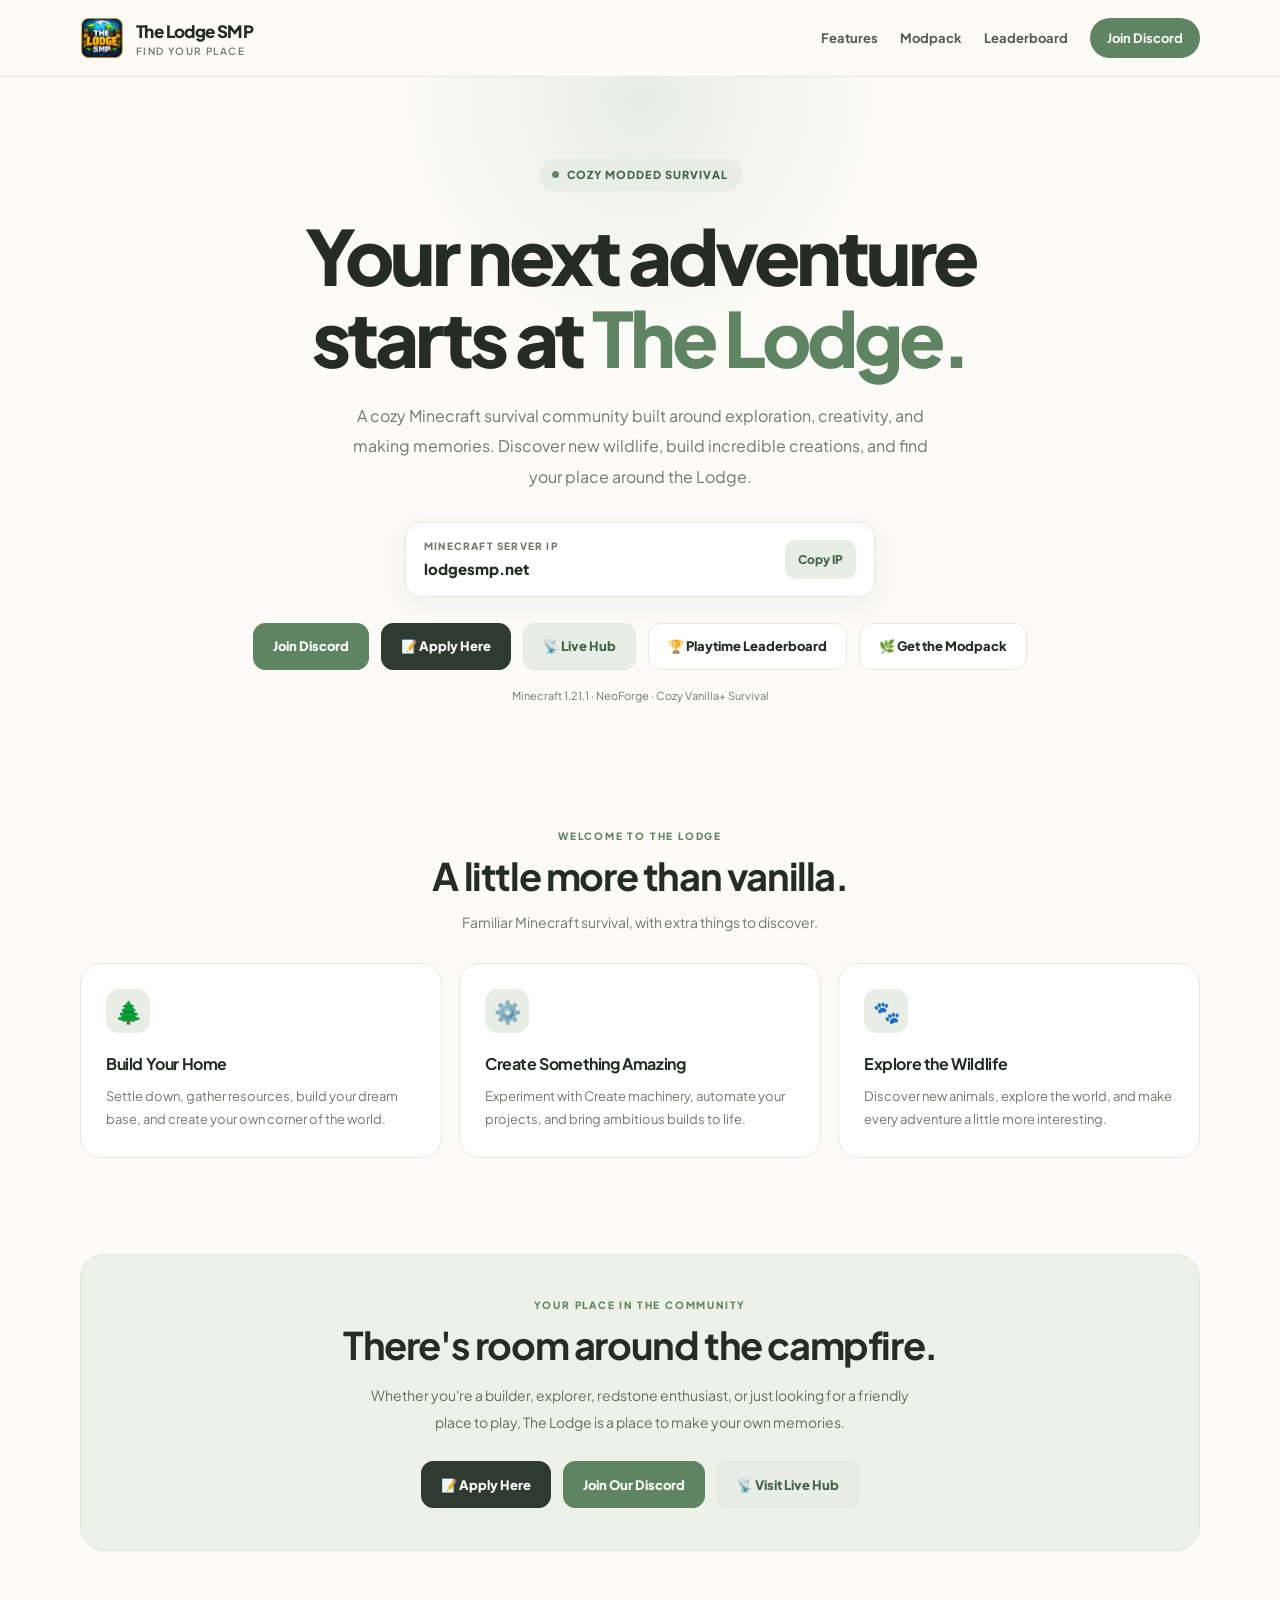
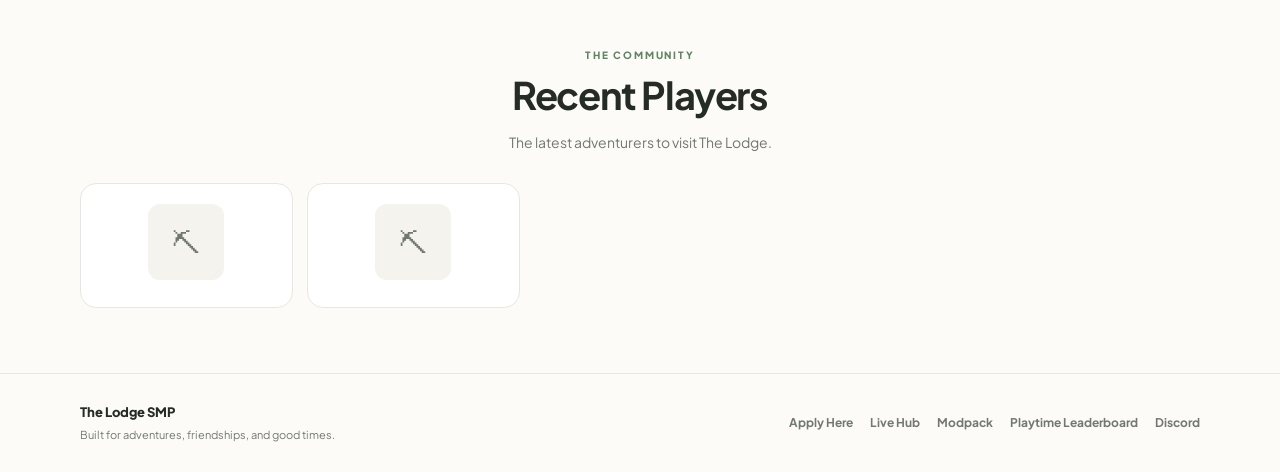
==== commit c363b198: "Update index.html" ====
--- a/index.html
+++ b/index.html
@@ -7,7 +7,7 @@
   <meta name="theme-color" content="#fcfbf7">
 
   <title>The Lodge SMP | Cozy Minecraft Survival</title>
-  <meta name="description" content="Build, explore, and create on The Lodge SMP, a cozy modded Minecraft survival community. Join our community today!">
+  <meta name="description" content="Build, explore, and create on The Lodge SMP, a cozy modded Minecraft survival community.">
 
   <link rel="icon" type="image/png" href="/assets/gallery/logo.png">
   <link rel="apple-touch-icon" href="/assets/gallery/logo.png">
@@ -120,13 +120,13 @@
       transition: color 0.2s;
     }
 
-    .nav-links > a:not(.btn-discord-pill):hover {
-      color: var(--green);
+    .nav-links > a:hover {
+      color: var(--green-dark);
     }
 
     .btn-discord-pill {
       background: var(--green);
-      color: #fff;
+      color: #fff !important;
       border-radius: 999px;
       padding: 10px 17px;
       white-space: nowrap;
@@ -164,7 +164,7 @@
     }
 
     .hero-content {
-      max-width: 800px;
+      max-width: 850px;
       margin: 0 auto;
       position: relative;
     }
@@ -242,24 +242,17 @@
       overflow-wrap: anywhere;
     }
 
-    .server-status {
-      display: inline-flex;
-      align-items: center;
-      gap: 7px;
+    .btn-copy {
+      border: 0;
+      background: var(--green-light);
+      color: var(--green-dark);
+      min-height: 39px;
+      padding: 9px 13px;
+      border-radius: 10px;
+      font-size: 12px;
+      font-weight: 800;
+      cursor: pointer;
       flex-shrink: 0;
-      background: #f0efe9;
-      color: #666b61;
-      border-radius: 999px;
-      padding: 7px 10px;
-      font-size: 11px;
-      font-weight: 800;
-    }
-
-    .status-dot {
-      height: 7px;
-      width: 7px;
-      border-radius: 50%;
-      background: #9b9d91;
     }
 
     /* BUTTONS */
@@ -325,25 +318,9 @@
       background: #dce8d8;
     }
 
-    .btn-leaderboard {
-      background: var(--surface);
-    }
-
+    .btn-leaderboard,
     .btn-early-access {
       background: var(--surface);
-    }
-
-    .btn-copy {
-      border: 0;
-      background: var(--green-light);
-      color: var(--green-dark);
-      min-height: 39px;
-      padding: 9px 13px;
-      border-radius: 10px;
-      font-size: 12px;
-      font-weight: 800;
-      cursor: pointer;
-      flex-shrink: 0;
     }
 
     .hero-note {
@@ -352,7 +329,7 @@
       font-size: 11px;
     }
 
-    /* SECTION SHARED */
+    /* SHARED SECTIONS */
 
     .section {
       padding: 48px 0;
@@ -465,11 +442,18 @@
 
     .player-card {
       min-width: 0;
+      min-height: 125px;
       background: var(--surface);
       border: 1px solid var(--border);
       border-radius: 16px;
-      padding: 22px 12px;
+      padding: 20px 12px;
       text-align: center;
+      transition: transform 0.2s, box-shadow 0.2s;
+    }
+
+    .player-card:hover {
+      transform: translateY(-3px);
+      box-shadow: var(--shadow);
     }
 
     .player-skin {
@@ -494,14 +478,8 @@
       font-size: 28px;
     }
 
-    .player-name {
-      margin-top: 12px;
-      font-size: 12px;
-      font-weight: 800;
-      overflow-wrap: anywhere;
-    }
-
     .players-loading {
+      grid-column: 1 / -1;
       text-align: center;
       color: var(--muted);
       font-size: 13px;
@@ -620,11 +598,6 @@
 
       .server-address {
         font-size: 13px;
-      }
-
-      .server-status {
-        font-size: 10px;
-        padding: 6px 8px;
       }
 
       .hero-actions {
@@ -686,7 +659,7 @@
       <nav class="nav-links" aria-label="Main navigation">
         <a href="#features">Features</a>
         <a href="/mods/">Modpack</a>
-        <a href="/leaderboard/">Leaderboard</a>
+        <a href="/playtime/">Leaderboard</a>
         <a class="btn-discord-pill"
            href="https://discord.gg/4DtjrRRU2F"
            target="_blank"
@@ -727,15 +700,12 @@
             <div class="server-address" id="server-ip">lodgesmp.net</div>
           </div>
 
-          <button
-            class="btn-copy"
-            id="copy-ip"
-            type="button">
+          <button class="btn-copy" id="copy-ip" type="button">
             Copy IP
           </button>
         </div>
 
-        <!-- BOTH APPLY HERE AND LIVE HUB ARE INCLUDED -->
+        <!-- MAIN BUTTONS: ALL FIVE LINKS PRESERVED -->
 
         <div class="hero-actions">
 
@@ -747,9 +717,7 @@
             Join Discord
           </a>
 
-          <a
-            href="/apply/"
-            class="btn-action btn-apply">
+          <a href="/apply/" class="btn-action btn-apply">
             📝 Apply Here
           </a>
 
@@ -761,15 +729,11 @@
             📡 Live Hub
           </a>
 
-          <a
-            href="/leaderboard/"
-            class="btn-action btn-leaderboard">
-            🏆 Leaderboard
+          <a href="/playtime/" class="btn-action btn-leaderboard">
+            🏆 Playtime Leaderboard
           </a>
 
-          <a
-            href="/mods/"
-            class="btn-action btn-early-access">
+          <a href="/mods/" class="btn-action btn-early-access">
             🌿 Get the Modpack
           </a>
 
@@ -810,8 +774,8 @@
             <div class="feature-icon">⚙️</div>
             <h3>Create Something Amazing</h3>
             <p>
-              Experiment with Create machinery, automate your
-              projects, and bring ambitious builds to life.
+              Experiment with Create machinery, automate your projects,
+              and bring ambitious builds to life.
             </p>
           </article>
 
@@ -846,9 +810,7 @@
 
           <div class="hero-actions">
 
-            <a
-              href="/apply/"
-              class="btn-action btn-apply">
+            <a href="/apply/" class="btn-action btn-apply">
               📝 Apply Here
             </a>
 
@@ -874,16 +836,16 @@
       </div>
     </section>
 
-    <!-- RECENT PLAYERS -->
+    <!-- RECENT PLAYERS: SKINS ONLY -->
 
     <section class="section players-section" id="players">
       <div class="container">
 
         <div class="section-heading">
           <span class="section-kicker">The community</span>
-          <h2>Recent adventurers</h2>
+          <h2>Recent Players</h2>
           <p class="section-description">
-            Meet some of the players who have visited The Lodge.
+            The latest adventurers to visit The Lodge.
           </p>
         </div>
 
@@ -912,21 +874,23 @@
 
       <div class="footer-links">
         <a href="/apply/">Apply Here</a>
-        <a href="https://live.lodgesmp.net"
-           target="_blank"
-           rel="noopener noreferrer">Live Hub</a>
+        <a
+          href="https://live.lodgesmp.net"
+          target="_blank"
+          rel="noopener noreferrer">Live Hub</a>
         <a href="/mods/">Modpack</a>
-        <a href="/leaderboard/">Leaderboard</a>
-        <a href="https://discord.gg/4DtjrRRU2F"
-           target="_blank"
-           rel="noopener noreferrer">Discord</a>
+        <a href="/playtime/">Playtime Leaderboard</a>
+        <a
+          href="https://discord.gg/4DtjrRRU2F"
+          target="_blank"
+          rel="noopener noreferrer">Discord</a>
       </div>
 
     </div>
   </footer>
 
   <script>
-    // COPY SERVER IP
+    /* COPY SERVER IP */
 
     const copyButton = document.getElementById("copy-ip");
     const serverIp = document.getElementById("server-ip");
@@ -935,7 +899,9 @@
       const originalText = copyButton.textContent;
 
       try {
-        await navigator.clipboard.writeText(serverIp.textContent.trim());
+        await navigator.clipboard.writeText(
+          serverIp.textContent.trim()
+        );
         copyButton.textContent = "Copied!";
       } catch (error) {
         const textArea = document.createElement("textarea");
@@ -958,75 +924,106 @@
     });
 
 
-    // RECENT MINECRAFT PLAYERS
-    //
-    // Optional data file:
-    // /data/recent-players.json
-    //
-    // Expected format:
-    // [
-    //   {"name": "PlayerName", "uuid": "player-uuid"},
-    //   {"name": "AnotherPlayer", "uuid": "another-player-uuid"}
-    // ]
+    /* RECENT PLAYERS
+       Restored original data endpoint:
+       /recent-players.json
+
+       Expected structure:
+       {
+         "players": [
+           {"uuid": "player-uuid"},
+           {"uuid": "another-player-uuid"}
+         ]
+       }
+
+       This panel intentionally shows SKINS ONLY.
+       No player usernames are displayed.
+    */
 
     async function loadRecentPlayers() {
       const container = document.getElementById("recent-players");
 
+      function showMessage(message) {
+        container.replaceChildren();
+
+        const messageElement = document.createElement("div");
+        messageElement.className = "players-loading";
+        messageElement.textContent = message;
+
+        container.appendChild(messageElement);
+      }
+
       try {
-        const response = await fetch("/data/recent-players.json", {
+        const response = await fetch("/recent-players.json", {
           cache: "no-store"
         });
 
         if (!response.ok) {
-          throw new Error("Recent players data is not available.");
+          throw new Error("Recent players data unavailable");
         }
 
-        const players = await response.json();
+        const data = await response.json();
+
+        // Support the original { players: [...] } structure.
+        const players = Array.isArray(data)
+          ? data
+          : data.players;
 
         if (!Array.isArray(players) || players.length === 0) {
-          container.innerHTML =
-            '<div class="players-loading">Be one of the first adventurers at The Lodge!</div>';
+          showMessage("Be one of the first adventurers at The Lodge!");
           return;
         }
 
+        // Only display entries with UUIDs, newest entries first
+        // according to the order supplied by the JSON file.
+        const validPlayers = players
+          .filter(function (player) {
+            return player && typeof player.uuid === "string" &&
+              player.uuid.trim() !== "";
+          })
+          .slice(0, 5);
+
+        if (validPlayers.length === 0) {
+          showMessage("Recent player skins will appear here.");
+          return;
+        }
+
         container.replaceChildren();
 
-        players.slice(0, 5).forEach(function (player) {
+        validPlayers.forEach(function (player) {
           const card = document.createElement("div");
           card.className = "player-card";
 
           const image = document.createElement("img");
           image.className = "player-skin";
-          image.alt = "";
+          image.alt = "Minecraft player skin";
           image.loading = "lazy";
-          image.src = player.uuid
-            ? "https://crafatar.com/renders/body/" +
-              encodeURIComponent(player.uuid) +
-              "?overlay"
-            : "https://mc-heads.net/avatar/" +
-              encodeURIComponent(player.name) +
-              "/100";
+
+          const uuid = encodeURIComponent(player.uuid.trim());
+
+          image.src = "https://mc-heads.net/avatar/" + uuid + "/128";
 
           image.onerror = function () {
             image.onerror = null;
-            image.src =
-              "https://mc-heads.net/avatar/" +
-              encodeURIComponent(player.name) +
-              "/100";
+            image.style.display = "none";
+
+            const placeholder = document.createElement("div");
+            placeholder.className = "player-placeholder";
+            placeholder.textContent = "⛏";
+
+            card.appendChild(placeholder);
           };
 
-          const name = document.createElement("div");
-          name.className = "player-name";
-          name.textContent = player.name || "Adventurer";
-
           card.appendChild(image);
-          card.appendChild(name);
           container.appendChild(card);
         });
 
       } catch (error) {
-        container.innerHTML =
-          '<div class="players-loading">Your next adventure could be here.</div>';
+        console.error("Could not load recent players:", error);
+
+        showMessage(
+          "Recent players are temporarily unavailable."
+        );
       }
     }
 
